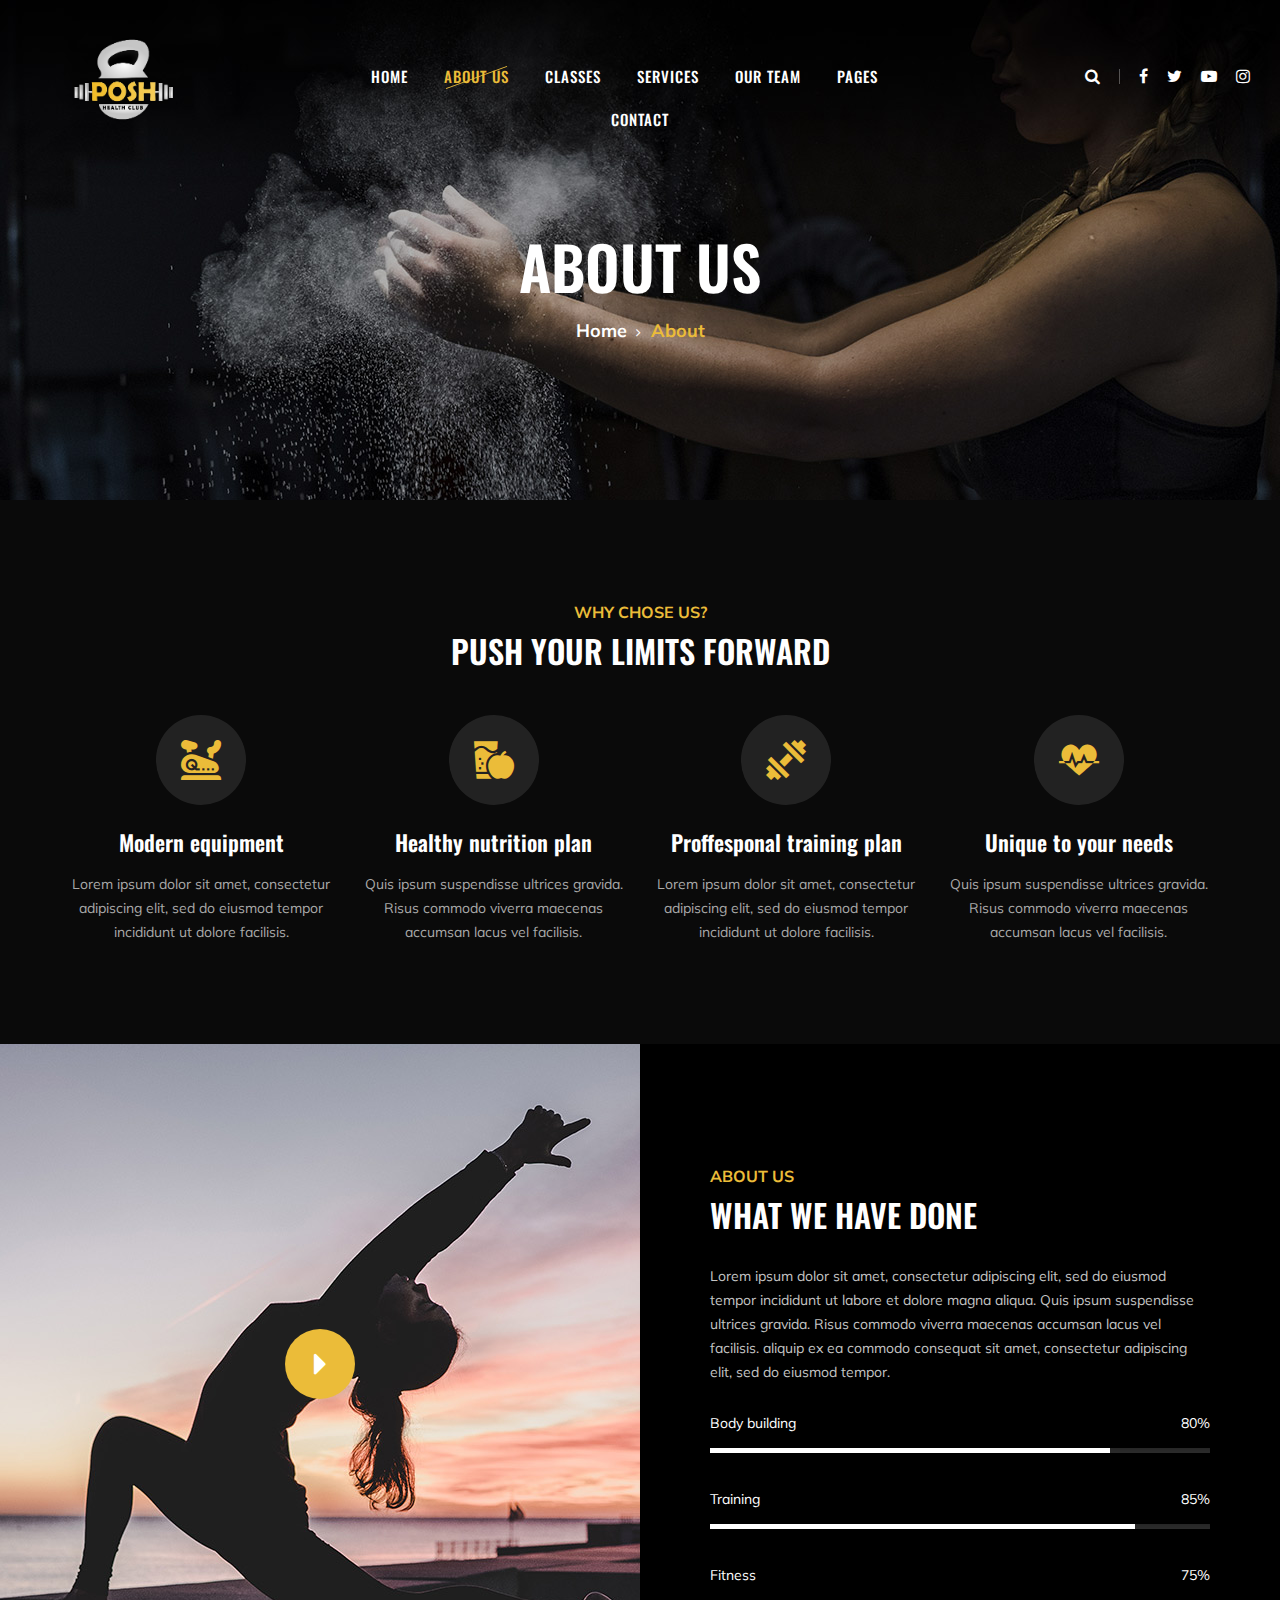
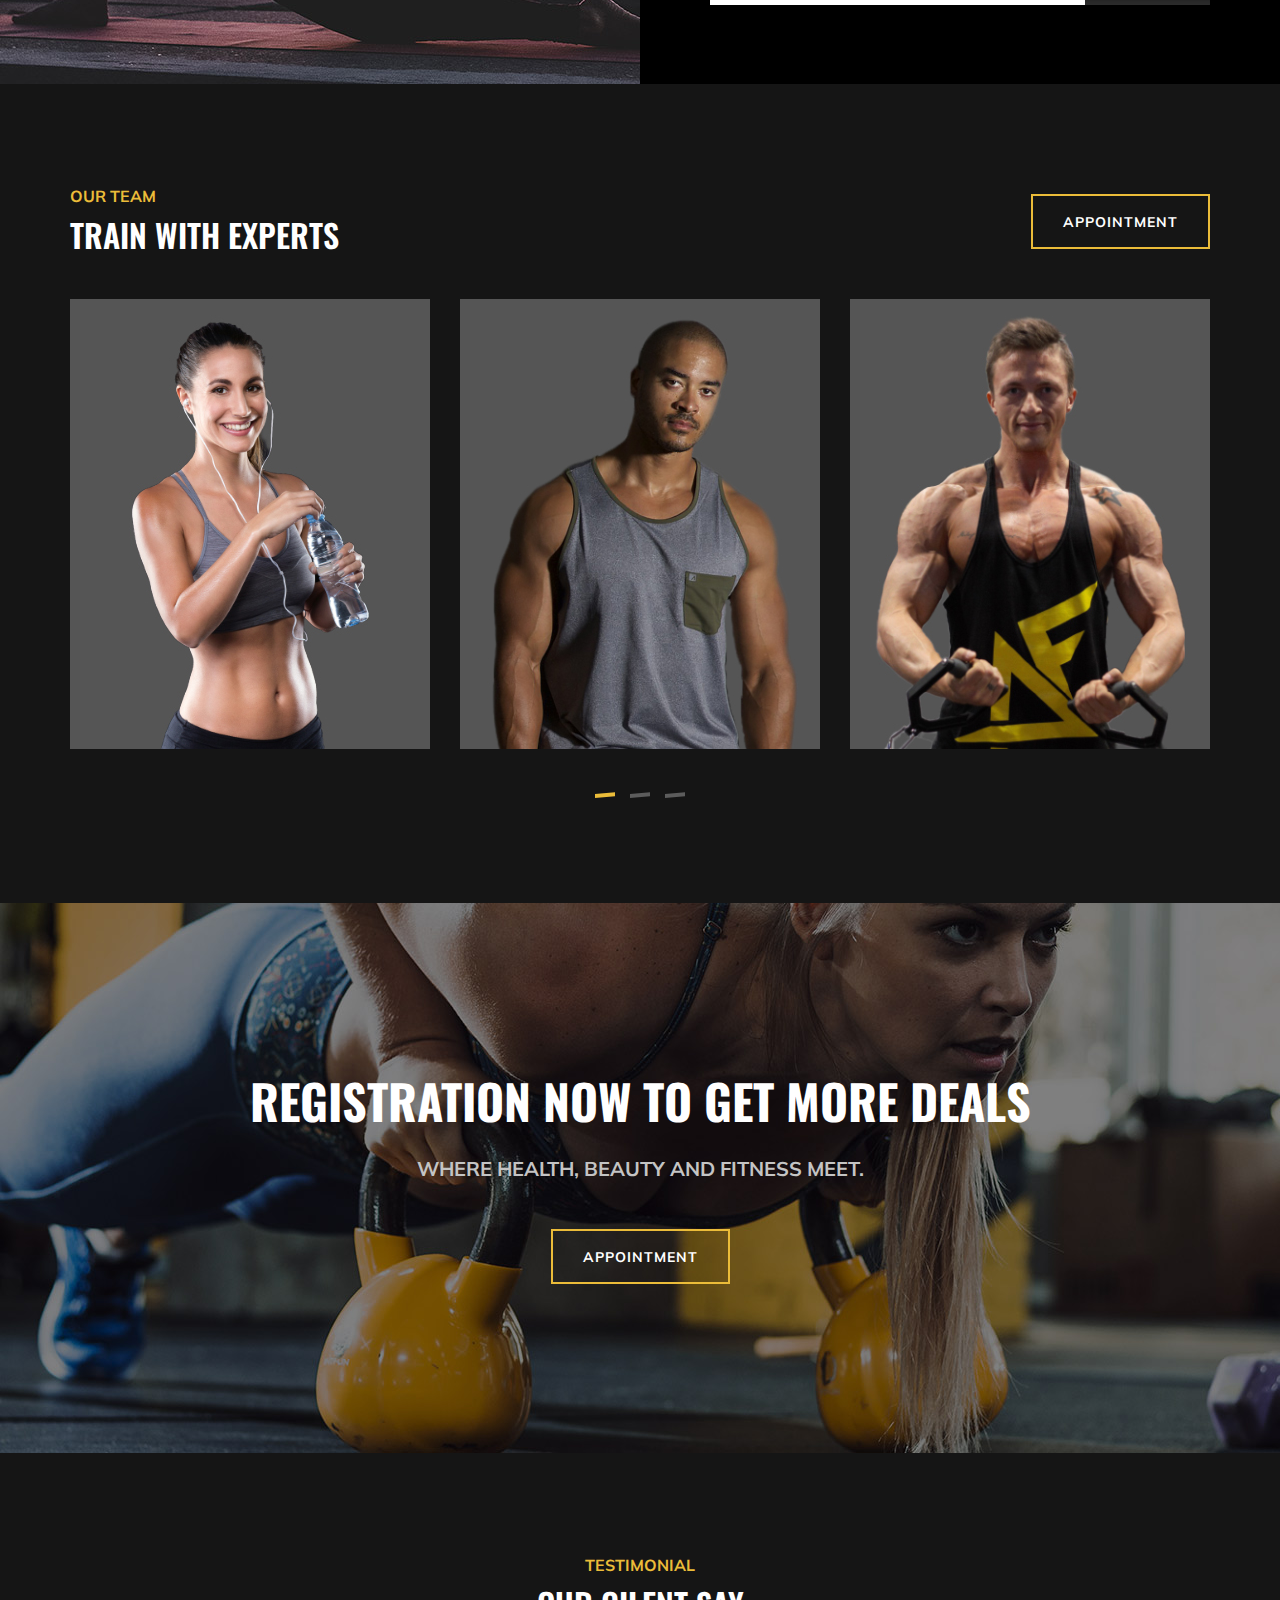
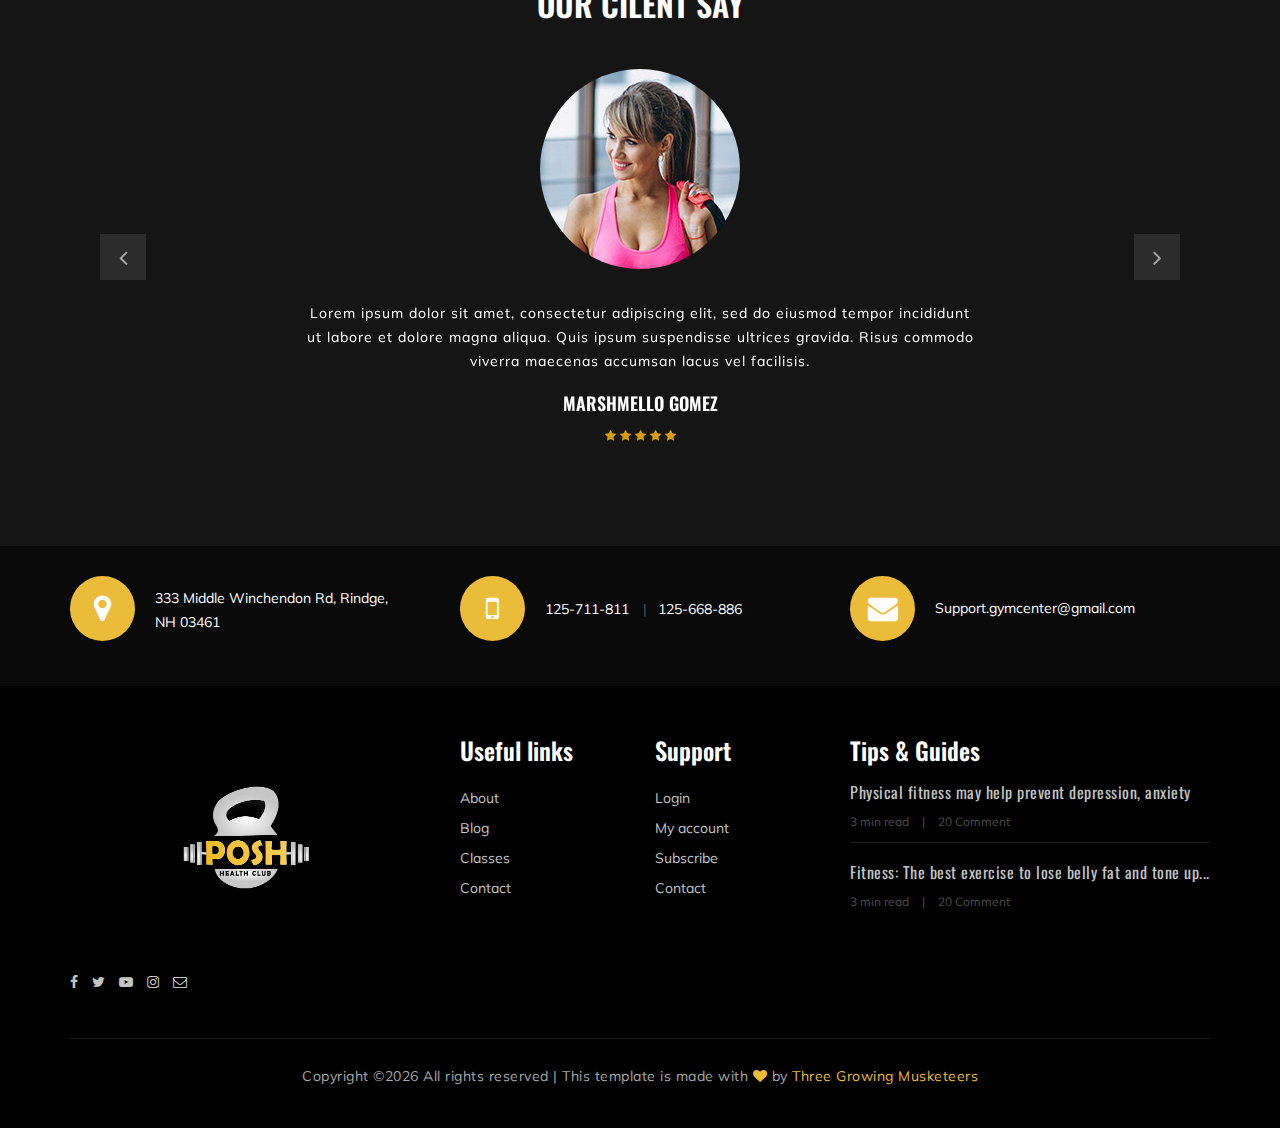
==== about-us.html @ 8f6ca977 "first commit" ====
<!DOCTYPE html>
<html lang="zxx">

<head>
    <meta charset="UTF-8">
    <meta name="description" content="Gym Template">
    <meta name="keywords" content="Gym, unica, creative, html">
    <meta name="viewport" content="width=device-width, initial-scale=1.0">
    <meta http-equiv="X-UA-Compatible" content="ie=edge">
    <title>Posh | Gym</title>

    <!-- Google Font -->
    <link href="https://fonts.googleapis.com/css?family=Muli:300,400,500,600,700,800,900&display=swap" rel="stylesheet">
    <link href="https://fonts.googleapis.com/css?family=Oswald:300,400,500,600,700&display=swap" rel="stylesheet">

    <!-- Css Styles -->
    <link rel="stylesheet" href="css/bootstrap.min.css" type="text/css">
    <link rel="stylesheet" href="css/font-awesome.min.css" type="text/css">
    <link rel="stylesheet" href="css/flaticon.css" type="text/css">
    <link rel="stylesheet" href="css/owl.carousel.min.css" type="text/css">
    <link rel="stylesheet" href="css/barfiller.css" type="text/css">
    <link rel="stylesheet" href="css/magnific-popup.css" type="text/css">
    <link rel="stylesheet" href="css/slicknav.min.css" type="text/css">
    <link rel="stylesheet" href="css/style.css" type="text/css">
</head>

<body>
    <!-- Page Preloder -->
    <div id="preloder">
        <div class="loader"></div>
    </div>

 <!-- Offcanvas Menu Section Begin -->
    <div class="offcanvas-menu-overlay"></div>
    <div class="offcanvas-menu-wrapper">
        <div class="canvas-close">
            <i class="fa fa-close"></i>
        </div>
        <div class="canvas-search search-switch">
            <i class="fa fa-search"></i>
        </div>
        <nav class="canvas-menu mobile-menu">
            <ul>
                <li><a href="./index.html">Home</a></li>
                <li><a href="./about-us.html">About Us</a></li>
                <li><a href="./classes.html">Classes</a></li>
                <li><a href="./services.html">Services</a></li>
                <li><a href="./team.html">Our Team</a></li>
                <li><a href="#">Pages</a>
                    <ul class="dropdown">
                        <li><a href="./about-us.html">About us</a></li>
                        <li><a href="./class-timetable.html">Classes timetable</a></li>
                        <li><a href="./bmi-calculator.html">Bmi calculate</a></li>
                        <li><a href="./team.html">Our team</a></li>
                        <li><a href="./gallery.html">Gallery</a></li>
                        <li><a href="./blog.html">Our blog</a></li>
                        <li><a href="./404.html">404</a></li>
                    </ul>
                </li>
                <li><a href="./contact.html">Contact</a></li>
            </ul>
        </nav>
        <div id="mobile-menu-wrap"></div>
        <div class="canvas-social">
            <a href="#"><i class="fa fa-facebook"></i></a>
            <a href="#"><i class="fa fa-twitter"></i></a>
            <a href="#"><i class="fa fa-youtube-play"></i></a>
            <a href="#"><i class="fa fa-instagram"></i></a>
        </div>
    </div>
    <!-- Offcanvas Menu Section End -->

    <!-- Header Section Begin -->
    <header class="header-section">
        <div class="container-fluid">
            <div class="row">
                <div class="col-lg-3">
                    <div class="logo">
                        <a href="./index.html">
                            <img src="img/logo.png" alt="" style="margin-left: -45px; margin-top: -55px;">
                        </a>
                    </div>
                </div>
                <div class="col-lg-6">
                    <nav class="nav-menu">
                        <ul>
                            <li><a href="./index.html">Home</a></li>
                            <li class="active"><a href="./about-us.html">About Us</a></li>
                            <li><a href="./class-details.html">Classes</a></li>
                            <li><a href="./services.html">Services</a></li>
                            <li><a href="./team.html">Our Team</a></li>
                            <li><a href="#">Pages</a>
                                <ul class="dropdown">
                                    <li><a href="./about-us.html">About us</a></li>
                                    <li><a href="./class-timetable.html">Classes timetable</a></li>
                                    <li><a href="./bmi-calculator.html">Bmi calculate</a></li>
                                    <li><a href="./team.html">Our team</a></li>
                                    <li><a href="./gallery.html">Gallery</a></li>
                                    <li><a href="./blog.html">Our blog</a></li>
                                    <li><a href="./404.html">404</a></li>
                                </ul>
                            </li>
                            <li><a href="./contact.html">Contact</a></li>
                        </ul>
                    </nav>
                </div>
                <div class="col-lg-3">
                    <div class="top-option">
                        <div class="to-search search-switch">
                            <i class="fa fa-search"></i>
                        </div>
                        <div class="to-social">
                            <a href="#"><i class="fa fa-facebook"></i></a>
                            <a href="#"><i class="fa fa-twitter"></i></a>
                            <a href="#"><i class="fa fa-youtube-play"></i></a>
                            <a href="#"><i class="fa fa-instagram"></i></a>
                        </div>
                    </div>
                </div>
            </div>
            <div class="canvas-open">
                <i class="fa fa-bars"></i>
            </div>
        </div>
    </header>
    <!-- Header End -->

    <!-- Breadcrumb Section Begin -->
    <section class="breadcrumb-section set-bg" data-setbg="img/breadcrumb-bg.jpg">
        <div class="container">
            <div class="row">
                <div class="col-lg-12 text-center">
                    <div class="breadcrumb-text">
                        <h2>About us</h2>
                        <div class="bt-option">
                            <a href="./index.html">Home</a>
                            <span>About</span>
                        </div>
                    </div>
                </div>
            </div>
        </div>
    </section>
    <!-- Breadcrumb Section End -->

    <!-- ChoseUs Section Begin -->
    <section class="choseus-section spad">
        <div class="container">
            <div class="row">
                <div class="col-lg-12">
                    <div class="section-title">
                        <span>Why chose us?</span>
                        <h2>PUSH YOUR LIMITS FORWARD</h2>
                    </div>
                </div>
            </div>
            <div class="row">
                <div class="col-lg-3 col-sm-6">
                    <div class="cs-item">
                        <span class="flaticon-034-stationary-bike"></span>
                        <h4>Modern equipment</h4>
                        <p>Lorem ipsum dolor sit amet, consectetur adipiscing elit, sed do eiusmod tempor incididunt ut
                            dolore facilisis.</p>
                    </div>
                </div>
                <div class="col-lg-3 col-sm-6">
                    <div class="cs-item">
                        <span class="flaticon-033-juice"></span>
                        <h4>Healthy nutrition plan</h4>
                        <p>Quis ipsum suspendisse ultrices gravida. Risus commodo viverra maecenas accumsan lacus vel
                            facilisis.</p>
                    </div>
                </div>
                <div class="col-lg-3 col-sm-6">
                    <div class="cs-item">
                        <span class="flaticon-002-dumbell"></span>
                        <h4>Proffesponal training plan</h4>
                        <p>Lorem ipsum dolor sit amet, consectetur adipiscing elit, sed do eiusmod tempor incididunt ut
                            dolore facilisis.</p>
                    </div>
                </div>
                <div class="col-lg-3 col-sm-6">
                    <div class="cs-item">
                        <span class="flaticon-014-heart-beat"></span>
                        <h4>Unique to your needs</h4>
                        <p>Quis ipsum suspendisse ultrices gravida. Risus commodo viverra maecenas accumsan lacus vel
                            facilisis.</p>
                    </div>
                </div>
            </div>
        </div>
    </section>
    <!-- ChoseUs Section End -->

    <!-- About US Section Begin -->
    <section class="aboutus-section">
        <div class="container-fluid">
            <div class="row">
                <div class="col-lg-6 p-0">
                    <div class="about-video set-bg" data-setbg="img/about-us.jpg">
                        <a href="https://www.youtube.com/watch?v=EzKkl64rRbM" class="play-btn video-popup"><i
                                class="fa fa-caret-right"></i></a>
                    </div>
                </div>
                <div class="col-lg-6 p-0">
                    <div class="about-text">
                        <div class="section-title">
                            <span>About Us</span>
                            <h2>What we have done</h2>
                        </div>
                        <div class="at-desc">
                            <p>Lorem ipsum dolor sit amet, consectetur adipiscing elit, sed do eiusmod tempor incididunt
                                ut labore et dolore magna aliqua. Quis ipsum suspendisse ultrices gravida. Risus commodo
                                viverra maecenas accumsan lacus vel facilisis. aliquip ex ea commodo consequat sit amet,
                                consectetur adipiscing elit, sed do eiusmod tempor.</p>
                        </div>
                        <div class="about-bar">
                            <div class="ab-item">
                                <p>Body building</p>
                                <div id="bar1" class="barfiller">
                                    <span class="fill" data-percentage="80"></span>
                                    <div class="tipWrap">
                                        <span class="tip"></span>
                                    </div>
                                </div>
                            </div>
                            <div class="ab-item">
                                <p>Training</p>
                                <div id="bar2" class="barfiller">
                                    <span class="fill" data-percentage="85"></span>
                                    <div class="tipWrap">
                                        <span class="tip"></span>
                                    </div>
                                </div>
                            </div>
                            <div class="ab-item">
                                <p>Fitness</p>
                                <div id="bar3" class="barfiller">
                                    <span class="fill" data-percentage="75"></span>
                                    <div class="tipWrap">
                                        <span class="tip"></span>
                                    </div>
                                </div>
                            </div>
                        </div>
                    </div>
                </div>
            </div>
        </div>
    </section>
    <!-- About US Section End -->

    <!-- Team Section Begin -->
    <section class="team-section spad">
        <div class="container">
            <div class="row">
                <div class="col-lg-12">
                    <div class="team-title">
                        <div class="section-title">
                            <span>Our Team</span>
                            <h2>TRAIN WITH EXPERTS</h2>
                        </div>
                        <a href="#" class="primary-btn btn-normal appoinment-btn">appointment</a>
                    </div>
                </div>
            </div>
            <div class="row">
                <div class="ts-slider owl-carousel">
                    <div class="col-lg-4">
                        <div class="ts-item set-bg" data-setbg="img/team/team-1.jpg">
                            <div class="ts_text">
                                <h4>Athart Rachel</h4>
                                <span>Gym Trainer</span>
                            </div>
                        </div>
                    </div>
                    <div class="col-lg-4">
                        <div class="ts-item set-bg" data-setbg="img/team/team-2.jpg">
                            <div class="ts_text">
                                <h4>Athart Rachel</h4>
                                <span>Gym Trainer</span>
                            </div>
                        </div>
                    </div>
                    <div class="col-lg-4">
                        <div class="ts-item set-bg" data-setbg="img/team/team-3.jpg">
                            <div class="ts_text">
                                <h4>Athart Rachel</h4>
                                <span>Gym Trainer</span>
                            </div>
                        </div>
                    </div>
                    <div class="col-lg-4">
                        <div class="ts-item set-bg" data-setbg="img/team/team-4.jpg">
                            <div class="ts_text">
                                <h4>Athart Rachel</h4>
                                <span>Gym Trainer</span>
                            </div>
                        </div>
                    </div>
                    <div class="col-lg-4">
                        <div class="ts-item set-bg" data-setbg="img/team/team-5.jpg">
                            <div class="ts_text">
                                <h4>Athart Rachel</h4>
                                <span>Gym Trainer</span>
                            </div>
                        </div>
                    </div>
                    <div class="col-lg-4">
                        <div class="ts-item set-bg" data-setbg="img/team/team-6.jpg">
                            <div class="ts_text">
                                <h4>Athart Rachel</h4>
                                <span>Gym Trainer</span>
                            </div>
                        </div>
                    </div>
                </div>
            </div>
        </div>
    </section>
    <!-- Team Section End -->

    <!-- Banner Section Begin -->
    <section class="banner-section set-bg" data-setbg="img/banner-bg.jpg">
        <div class="container">
            <div class="row">
                <div class="col-lg-12 text-center">
                    <div class="bs-text">
                        <h2>registration now to get more deals</h2>
                        <div class="bt-tips">Where health, beauty and fitness meet.</div>
                        <a href="#" class="primary-btn  btn-normal">Appointment</a>
                    </div>
                </div>
            </div>
        </div>
    </section>
    <!-- Banner Section End -->

    <!-- Testimonial Section Begin -->
    <section class="testimonial-section spad">
        <div class="container">
            <div class="row">
                <div class="col-lg-12">
                    <div class="section-title">
                        <span>Testimonial</span>
                        <h2>Our cilent say</h2>
                    </div>
                </div>
            </div>
            <div class="ts_slider owl-carousel">
                <div class="ts_item">
                    <div class="row">
                        <div class="col-lg-12 text-center">
                            <div class="ti_pic">
                                <img src="img/testimonial/testimonial-1.jpg" alt="">
                            </div>
                            <div class="ti_text">
                                <p>Lorem ipsum dolor sit amet, consectetur adipiscing elit, sed do eiusmod tempor
                                    incididunt<br /> ut labore et dolore magna aliqua. Quis ipsum suspendisse ultrices
                                    gravida. Risus commodo<br /> viverra maecenas accumsan lacus vel facilisis.</p>
                                <h5>Marshmello Gomez</h5>
                                <div class="tt-rating">
                                    <i class="fa fa-star"></i>
                                    <i class="fa fa-star"></i>
                                    <i class="fa fa-star"></i>
                                    <i class="fa fa-star"></i>
                                    <i class="fa fa-star"></i>
                                </div>
                            </div>
                        </div>
                    </div>
                </div>
                <div class="ts_item">
                    <div class="row">
                        <div class="col-lg-12 text-center">
                            <div class="ti_pic">
                                <img src="img/testimonial/testimonial-2.jpg" alt="">
                            </div>
                            <div class="ti_text">
                                <p>Lorem ipsum dolor sit amet, consectetur adipiscing elit, sed do eiusmod tempor
                                    incididunt<br /> ut labore et dolore magna aliqua. Quis ipsum suspendisse ultrices
                                    gravida. Risus commodo<br /> viverra maecenas accumsan lacus vel facilisis.</p>
                                <h5>Marshmello Gomez</h5>
                                <div class="tt-rating">
                                    <i class="fa fa-star"></i>
                                    <i class="fa fa-star"></i>
                                    <i class="fa fa-star"></i>
                                    <i class="fa fa-star"></i>
                                    <i class="fa fa-star"></i>
                                </div>
                            </div>
                        </div>
                    </div>
                </div>
            </div>
        </div>
    </section>
    <!-- Testimonial Section End -->

    <!-- Get In Touch Section Begin -->
    <div class="gettouch-section">
        <div class="container">
            <div class="row">
                <div class="col-md-4">
                    <div class="gt-text">
                        <i class="fa fa-map-marker"></i>
                        <p>333 Middle Winchendon Rd, Rindge,<br/> NH 03461</p>
                    </div>
                </div>
                <div class="col-md-4">
                    <div class="gt-text">
                        <i class="fa fa-mobile"></i>
                        <ul>
                            <li>125-711-811</li>
                            <li>125-668-886</li>
                        </ul>
                    </div>
                </div>
                <div class="col-md-4">
                    <div class="gt-text email">
                        <i class="fa fa-envelope"></i>
                        <p>Support.gymcenter@gmail.com</p>
                    </div>
                </div>
            </div>
        </div>
    </div>
    <!-- Get In Touch Section End -->

    <!-- Footer Section Begin -->
    <section class="footer-section">
        <div class="container">
            <div class="row">
                <div class="col-lg-4">
                    <div class="fs-about">
                        <div class="fa-logo">
                            <a href="#"><img src="img/logo.png" alt="" ></a>
                        </div>
                        <!-- <p>Lorem ipsum dolor sit amet, consectetur adipiscing elit, sed do eiusmod tempor incididunt ut
                            labore dolore magna aliqua endisse ultrices gravida lorem.</p> -->
                        <div class="fa-social">
                            <a href="#"><i class="fa fa-facebook"></i></a>
                            <a href="#"><i class="fa fa-twitter"></i></a>
                            <a href="#"><i class="fa fa-youtube-play"></i></a>
                            <a href="#"><i class="fa fa-instagram"></i></a>
                            <a href="#"><i class="fa  fa-envelope-o"></i></a>
                        </div>
                    </div>
                </div>
                <div class="col-lg-2 col-md-3 col-sm-6">
                    <div class="fs-widget">
                        <h4>Useful links</h4>
                        <ul>
                            <li><a href="#">About</a></li>
                            <li><a href="#">Blog</a></li>
                            <li><a href="#">Classes</a></li>
                            <li><a href="#">Contact</a></li>
                        </ul>
                    </div>
                </div>
                <div class="col-lg-2 col-md-3 col-sm-6">
                    <div class="fs-widget">
                        <h4>Support</h4>
                        <ul>
                            <li><a href="#">Login</a></li>
                            <li><a href="#">My account</a></li>
                            <li><a href="#">Subscribe</a></li>
                            <li><a href="#">Contact</a></li>
                        </ul>
                    </div>
                </div>
                <div class="col-lg-4 col-md-6">
                    <div class="fs-widget">
                        <h4>Tips & Guides</h4>
                        <div class="fw-recent">
                            <h6><a href="#">Physical fitness may help prevent depression, anxiety</a></h6>
                            <ul>
                                <li>3 min read</li>
                                <li>20 Comment</li>
                            </ul>
                        </div>
                        <div class="fw-recent">
                            <h6><a href="#">Fitness: The best exercise to lose belly fat and tone up...</a></h6>
                            <ul>
                                <li>3 min read</li>
                                <li>20 Comment</li>
                            </ul>
                        </div>
                    </div>
                </div>
            </div>
            <div class="row">
                <div class="col-lg-12 text-center">
                    <div class="copyright-text">
                        <p><!-- Link back to Colorlib can't be removed. Template is licensed under CC BY 3.0. -->
  Copyright &copy;<script>document.write(new Date().getFullYear());</script> All rights reserved | This template is made with <i class="fa fa-heart" aria-hidden="true"></i> by <a href="https://colorlib.com" target="_blank">Three Growing Musketeers</a>
  <!-- Link back to Colorlib can't be removed. Template is licensed under CC BY 3.0. --></p>
                    </div>
                </div>
            </div>
        </div>
    </section>
    <!-- Footer Section End -->

    <!-- Search model Begin -->
    <div class="search-model">
        <div class="h-100 d-flex align-items-center justify-content-center">
            <div class="search-close-switch">+</div>
            <form class="search-model-form">
                <input type="text" id="search-input" placeholder="Search here.....">
            </form>
        </div>
    </div>
    <!-- Search model end -->

    <!-- Js Plugins -->
    <script src="js/jquery-3.3.1.min.js"></script>
    <script src="js/bootstrap.min.js"></script>
    <script src="js/jquery.magnific-popup.min.js"></script>
    <script src="js/masonry.pkgd.min.js"></script>
    <script src="js/jquery.barfiller.js"></script>
    <script src="js/jquery.slicknav.js"></script>
    <script src="js/owl.carousel.min.js"></script>
    <script src="js/main.js"></script>


</body>

</html>
---- css/flaticon.css ----
/*
  	Flaticon icon font: Flaticon
  	Creation date: 19/02/2019 07:27
  	*/

@font-face {
  font-family: "Flaticon";
  src: url("../fonts/Flaticon.eot");
  src: url("../fonts/Flaticon.eot?#iefix") format("embedded-opentype"),
       url("../fonts/Flaticon.woff2") format("woff2"),
       url("../fonts/Flaticon.woff") format("woff"),
       url("../fonts/Flaticon.ttf") format("truetype"),
       url("../fonts/Flaticon.svg#Flaticon") format("svg");
  font-weight: normal;
  font-style: normal;
}

@media screen and (-webkit-min-device-pixel-ratio:0) {
  @font-face {
    font-family: "Flaticon";
    src: url("../fonts/Flaticon.svg#Flaticon") format("svg");
  }
}

[class^="flaticon-"]:before, [class*=" flaticon-"]:before,
[class^="flaticon-"]:after, [class*=" flaticon-"]:after {   
  font-family: Flaticon;
  font-size: 40px;
  font-style: normal;
  margin-left: 0;
}

.flaticon-001-mattress:before { content: "\f100"; }
.flaticon-002-dumbell:before { content: "\f101"; }
.flaticon-003-weight:before { content: "\f102"; }
.flaticon-004-measuring-tape:before { content: "\f103"; }
.flaticon-005-clipboard:before { content: "\f104"; }
.flaticon-006-weight-1:before { content: "\f105"; }
.flaticon-007-rings:before { content: "\f106"; }
.flaticon-008-calendar:before { content: "\f107"; }
.flaticon-009-smartwatch:before { content: "\f108"; }
.flaticon-010-lockers:before { content: "\f109"; }
.flaticon-011-punching-ball:before { content: "\f10a"; }
.flaticon-012-bag:before { content: "\f10b"; }
.flaticon-013-balance:before { content: "\f10c"; }
.flaticon-014-heart-beat:before { content: "\f10d"; }
.flaticon-015-proteins:before { content: "\f10e"; }
.flaticon-016-fitness:before { content: "\f10f"; }
.flaticon-017-pull-up-bar:before { content: "\f110"; }
.flaticon-018-scale:before { content: "\f111"; }
.flaticon-019-bands:before { content: "\f112"; }
.flaticon-020-smartphone:before { content: "\f113"; }
.flaticon-021-tshirt:before { content: "\f114"; }
.flaticon-022-short:before { content: "\f115"; }
.flaticon-023-dumbbells:before { content: "\f116"; }
.flaticon-024-jumping-rope:before { content: "\f117"; }
.flaticon-025-fitness-1:before { content: "\f118"; }
.flaticon-026-gym:before { content: "\f119"; }
.flaticon-027-fitness-2:before { content: "\f11a"; }
.flaticon-028-weightlifting:before { content: "\f11b"; }
.flaticon-029-wheel:before { content: "\f11c"; }
.flaticon-030-dumbbells-1:before { content: "\f11d"; }
.flaticon-031-workout:before { content: "\f11e"; }
.flaticon-032-bottle:before { content: "\f11f"; }
.flaticon-033-juice:before { content: "\f120"; }
.flaticon-034-stationary-bike:before { content: "\f121"; }
.flaticon-035-punching-ball-1:before { content: "\f122"; }
.flaticon-036-timer:before { content: "\f123"; }
.flaticon-037-medal:before { content: "\f124"; }
.flaticon-038-treadmill:before { content: "\f125"; }
.flaticon-039-syringe:before { content: "\f126"; }
.flaticon-040-whistle:before { content: "\f127"; }
.flaticon-041-chest:before { content: "\f128"; }
.flaticon-042-pills:before { content: "\f129"; }
.flaticon-043-mp3:before { content: "\f12a"; }
.flaticon-044-no-smoking:before { content: "\f12b"; }
.flaticon-045-boxing-gloves:before { content: "\f12c"; }
.flaticon-046-gloves:before { content: "\f12d"; }
.flaticon-047-buck:before { content: "\f12e"; }
.flaticon-048-headgear:before { content: "\f12f"; }
.flaticon-049-hand-grip:before { content: "\f130"; }
.flaticon-050-no-fast-food:before { content: "\f131"; }
---- css/barfiller.css ----
body {
    font-family: Arial;
}

.barfiller {
    width:100%;
    height:12px;
    background:#fcfcfc;
    border:1px solid #ccc;
    position:relative;
    margin-bottom:20px;
    box-shadow: inset 1px 4px 9px -6px rgba(0,0,0,.5); 
    -moz-box-shadow: inset 1px 4px 9px -6px rgba(0,0,0,.5); 
}

.barfiller .fill {
    display:block;
    position:relative;
    width:0px;
    height:100%;
    background:#333;
    z-index:1;
}

.barfiller .tipWrap {
    display:none;
}

.barfiller .tip {
    margin-top:-30px;
    padding:2px 4px;
    font-size:11px;
    color:#fff;
    left:0px;
    position: relative;;
    z-index:2;
    background: #333;
} 

.barfiller .tip:after {
    border:solid;
    border-color:rgba(0,0,0,.8) transparent;
    border-width:6px 6px 0 6px;
    content:"";
    display:block;
    position:absolute;
    left:9px;
    top:100%;
    z-index:9
}
---- css/style.css ----
/******************************************************************
  Template Name: Gym
  Description:  Gym Fitness HTML Template
  Author: Colorlib
  Author URI: https://colorlib.com
  Version: 1.0
  Created: Colorlib
******************************************************************/

/*------------------------------------------------------------------
[Table of contents]

1.  Template default CSS
	1.1	Variables
	1.2	Mixins
	1.3	Flexbox
	1.4	Reset
2.  Helper Css
3.  Header Section
4.  Hero Section
5.  Service Section
6.  Class Section
7.  Price Plan Section
8.  Trainer Section
9.  Contact
10.  Footer Style

-------------------------------------------------------------------*/

/*----------------------------------------*/

/* Template default CSS
/*----------------------------------------*/

html,
body {
	height: 100%;
	font-family: "Muli", sans-serif;
	-webkit-font-smoothing: antialiased;
	font-smoothing: antialiased;
}

h1,
h2,
h3,
h4,
h5,
h6 {
	margin: 0;
	color: #111111;
	font-weight: 400;
	font-family: "Oswald", sans-serif;
}

h1 {
	font-size: 70px;
}

h2 {
	font-size: 36px;
}

h3 {
	font-size: 30px;
}

h4 {
	font-size: 24px;
}

h5 {
	font-size: 18px;
}

h6 {
	font-size: 16px;
}

p {
	font-size: 14px;
	font-family: "Muli", sans-serif;
	color: #a9a9a9;
	font-weight: 400;
	line-height: 24px;
	margin: 0 0 15px 0;
}

img {
	max-width: 100%;
}

input:focus,
select:focus,
button:focus,
textarea:focus {
	outline: none;
}

a:hover,
a:focus {
	text-decoration: none;
	outline: none;
	color: #fff;
}

ul,
ol {
	padding: 0;
	margin: 0;
}

/*---------------------
  Helper CSS
-----------------------*/

.section-title {
	margin-bottom: 45px;
	text-align: center;
}

.section-title span {
	font-size: 16px;
	color: #ebbc39;
	text-transform: uppercase;
	font-weight: 700;
}

.section-title h2 {
	color: #ffffff;
	font-size: 32px;
	font-weight: 600;
	text-transform: uppercase;
	margin-top: 8px;
}

.set-bg {
	background-repeat: no-repeat;
	background-size: cover;
	background-position: top center;
}

.spad {
	padding-top: 100px;
	padding-bottom: 100px;
}

.spad-2 {
	padding-top: 50px;
	padding-bottom: 70px;
}

.text-white h1,
.text-white h2,
.text-white h3,
.text-white h4,
.text-white h5,
.text-white h6,
.text-white p,
.text-white span,
.text-white li,
.text-white a {
	color: #fff;
}

/* buttons */

.primary-btn {
	display: inline-block;
	font-size: 14px;
	padding: 17px 30px 16px;
	color: #ffffff;
	background: #ebbc39;
	line-height: normal;
	letter-spacing: 1px;
	text-transform: uppercase;
	font-weight: 700;
}

.primary-btn.btn-normal {
	-webkit-transition: all 0.3s;
	-o-transition: all 0.3s;
	transition: all 0.3s;
}

.primary-btn.btn-normal:hover {
	background: #ebbc39;
	border-color: #ebbc39;
}

/* Preloder */

#preloder {
	position: fixed;
	width: 100%;
	height: 100%;
	top: 0;
	left: 0;
	z-index: 999999;
	background: #000;
}

.loader {
	width: 40px;
	height: 40px;
	position: absolute;
	top: 50%;
	left: 50%;
	margin-top: -13px;
	margin-left: -13px;
	border-radius: 60px;
	animation: loader 0.8s linear infinite;
	-webkit-animation: loader 0.8s linear infinite;
}

@keyframes loader {
	0% {
		-webkit-transform: rotate(0deg);
		transform: rotate(0deg);
		border: 4px solid #f44336;
		border-left-color: transparent;
	}
	50% {
		-webkit-transform: rotate(180deg);
		transform: rotate(180deg);
		border: 4px solid #673ab7;
		border-left-color: transparent;
	}
	100% {
		-webkit-transform: rotate(360deg);
		transform: rotate(360deg);
		border: 4px solid #f44336;
		border-left-color: transparent;
	}
}

@-webkit-keyframes loader {
	0% {
		-webkit-transform: rotate(0deg);
		border: 4px solid #f44336;
		border-left-color: transparent;
	}
	50% {
		-webkit-transform: rotate(180deg);
		border: 4px solid #673ab7;
		border-left-color: transparent;
	}
	100% {
		-webkit-transform: rotate(360deg);
		border: 4px solid #f44336;
		border-left-color: transparent;
	}
}

.spacial-controls {
	position: fixed;
	width: 111px;
	height: 91px;
	top: 0;
	right: 0;
	z-index: 999;
}

.spacial-controls .search-switch {
	display: block;
	height: 100%;
	padding-top: 30px;
	background: #323232;
	text-align: center;
	cursor: pointer;
}

.search-model {
	display: none;
	position: fixed;
	width: 100%;
	height: 100%;
	left: 0;
	top: 0;
	background: #000;
	z-index: 99999;
}

.search-model-form {
	padding: 0 15px;
}

.search-model-form input {
	width: 500px;
	font-size: 40px;
	border: none;
	border-bottom: 2px solid #333;
	background: none;
	color: #999;
}

.search-close-switch {
	position: absolute;
	width: 50px;
	height: 50px;
	background: #333;
	color: #fff;
	text-align: center;
	border-radius: 50%;
	font-size: 28px;
	line-height: 28px;
	top: 30px;
	cursor: pointer;
	-webkit-transform: rotate(45deg);
	-ms-transform: rotate(45deg);
	transform: rotate(45deg);
	display: -webkit-box;
	display: -ms-flexbox;
	display: flex;
	-webkit-box-align: center;
	-ms-flex-align: center;
	align-items: center;
	-webkit-box-pack: center;
	-ms-flex-pack: center;
	justify-content: center;
}

/*---------------------
  Header
-----------------------*/

.header-section {
	position: absolute;
	left: 0;
	top: 0;
	width: 100%;
	padding: 0 15px;
	padding-top: 55px;
	z-index: 99;
}

.logo a {
	display: inline-block;
}

.nav-menu {
	text-align: center;
}

.nav-menu ul li {
	list-style: none;
	display: inline-block;
	margin-right: 32px;
	position: relative;
	z-index: 1;
}

.nav-menu ul li .dropdown {
	position: absolute;
	left: -30px;
	top: 58px;
	width: 180px;
	background: #252525;
	z-index: 99;
	text-align: left;
	padding: 13px 0 20px;
	opacity: 0;
	visibility: hidden;
	-webkit-transition: all 0.3s;
	-o-transition: all 0.3s;
	transition: all 0.3s;
}

.nav-menu ul li .dropdown li {
	margin-right: 0;
	display: block;
}

.nav-menu ul li .dropdown li a {
	display: block;
	text-transform: none;
	padding: 6px 0 6px 30px;
	font-weight: 400;
}

.nav-menu ul li .dropdown li a:after {
	display: none;
}

.nav-menu ul li:last-child {
	margin-right: 0;
}

.nav-menu ul li.active>a {
	color: #ebbc39;
}

.nav-menu ul li.active>a:after {
	opacity: 1;
}

.nav-menu ul li:hover>a {
	color: #ebbc39;
}

.nav-menu ul li:hover>a:after {
	opacity: 1;
}

.nav-menu ul li:hover .dropdown {
	opacity: 1;
	visibility: visible;
}

.nav-menu ul li a {
	color: #ffffff;
	display: block;
	font-size: 15px;
	font-weight: 500;
	text-transform: uppercase;
	letter-spacing: 1px;
	font-family: "Oswald", sans-serif;
	padding: 10px 0px;
	position: relative;
	-webkit-transition: all 0.3s;
	-o-transition: all 0.3s;
	transition: all 0.3s;
}

.nav-menu ul li a:after {
	position: absolute;
	left: 0;
	top: 22px;
	height: 1px;
	width: 100%;
	background: #ebbc39;
	content: "";
	-webkit-transform: rotate(-20deg);
	-ms-transform: rotate(-20deg);
	transform: rotate(-20deg);
	opacity: 0;
	-webkit-transition: all 0.3s;
	-o-transition: all 0.3s;
	transition: all 0.3s;
}

.top-option {
	text-align: right;
	padding: 9px 0;
}

.top-option .to-search {
	display: inline-block;
	padding-right: 20px;
	position: relative;
}

.top-option .to-search:after {
	position: absolute;
	right: 0;
	top: 5px;
	height: 15px;
	width: 1px;
	background: rgba(255, 255, 255, 0.3);
	content: "";
}

.top-option .to-search i {
	font-size: 16px;
	color: #ffffff;
	cursor: pointer;
}

.top-option .to-social {
	display: inline-block;
}

.top-option .to-social a {
	display: inline-block;
	color: #ffffff;
	font-size: 16px;
	margin-left: 15px;
}

.offcanvas-menu-wrapper {
	display: none;
}

.canvas-open {
	display: none;
}

/*---------------------
  Hero Section
-----------------------*/

.hs-slider.owl-carousel .owl-item.active .hs-item .hi-text span {
	position: relative;
	top: 0;
	-webkit-transition: all 0.2s ease 0.2s;
	-o-transition: all 0.2s ease 0.2s;
	transition: all 0.2s ease 0.2s;
	opacity: 1;
}

.hs-slider.owl-carousel .owl-item.active .hs-item .hi-text h1 {
	position: relative;
	top: 0;
	-webkit-transition: all 0.4s ease 0.4s;
	-o-transition: all 0.4s ease 0.4s;
	transition: all 0.4s ease 0.4s;
	opacity: 1;
}

.hs-slider.owl-carousel .owl-item.active .hs-item .hi-text .primary-btn {
	position: relative;
	top: 0;
	-webkit-transition: all 0.6s ease 0.6s;
	-o-transition: all 0.6s ease 0.6s;
	transition: all 0.6s ease 0.6s;
	opacity: 1;
}

.hs-slider.owl-carousel .owl-nav button {
	height: 46px;
	width: 46px;
	color: #a9a9a9;
	background: rgba(255, 255, 255, 0.1);
	line-height: 46px;
	text-align: center;
	position: absolute;
	font-size: 24px;
	left: 30px;
	top: 50%;
	-webkit-transform: translateY(-23px);
	-ms-transform: translateY(-23px);
	transform: translateY(-23px);
}

.hs-slider.owl-carousel .owl-nav button.owl-next {
	left: auto;
	right: 30px;
}

.hs-slider .hs-item {
	height: 1040px;
	display: -webkit-box;
	display: -ms-flexbox;
	display: flex;
	-ms-flex-line-pack: center;
	align-content: center;
	padding-top: 355px;
}

.hs-slider .hs-item .hi-text span {
	display: block;
	font-size: 18px;
	color: #ffffff;
	text-transform: uppercase;
	font-weight: 700;
	letter-spacing: 6px;
	margin-bottom: 18px;
	position: relative;
	top: 100px;
	opacity: 0;
}

.hs-slider .hs-item .hi-text h1 {
	font-size: 80px;
	color: #ffffff;
	font-weight: 700;
	text-transform: uppercase;
	line-height: 90px;
	margin-bottom: 42px;
	position: relative;
	top: 100px;
	opacity: 0;
}

.hs-slider .hs-item .hi-text h1 strong {
	color: #ebbc39;
}

.hs-slider .hs-item .hi-text .primary-btn {
	position: relative;
	top: 100px;
	opacity: 0;
}

/*---------------------
  ChoseUs Section
-----------------------*/

.choseus-section {
	background: #0a0a0a;
	padding-bottom: 70px;
}

.cs-item {
	text-align: center;
	margin-bottom: 30px;
}

.cs-item:hover span {
	background: #ebbc39;
	color: #ffffff;
}

.cs-item span {
	height: 90px;
	width: 90px;
	background: rgba(255, 255, 255, 0.1);
	border-radius: 50%;
	display: inline-block;
	color: #ebbc39;
	line-height: 90px;
	text-align: center;
	-webkit-transition: all 0.3s;
	-o-transition: all 0.3s;
	transition: all 0.3s;
}

.cs-item h4 {
	color: #ffffff;
	font-size: 22px;
	font-weight: 600;
	margin-top: 24px;
	margin-bottom: 16px;
}

/*---------------------
  Classes Section
-----------------------*/

.classes-section {
	background: #151515;
	padding-bottom: 80px;
}

.classes-section .section-title {
	margin-bottom: 35px;
}

.class-item {
	overflow: hidden;
	margin-bottom: 30px;
}

.class-item .ci-pic img {
	min-width: 100%;
}

.class-item .ci-text {
	background: #0a0a0a;
	position: relative;
	padding: 10px 30px 26px 30px;
	z-index: 1;
}

.class-item .ci-text:after {
	position: absolute;
	left: -5px;
	top: -44px;
	height: 100px;
	width: 600px;
	border-top: 4px solid #464646;
	background: #0a0a0a;
	content: "";
	-webkit-transform: rotate(-5deg);
	-ms-transform: rotate(-5deg);
	transform: rotate(-5deg);
	z-index: -1;
}

.class-item .ci-text span {
	color: #ebbc39;
	font-size: 12px;
	text-transform: uppercase;
	font-weight: 700;
}

.class-item .ci-text h5 {
	font-size: 20px;
	color: #ffffff;
	font-weight: 600;
	text-transform: uppercase;
	margin-top: 4px;
}

.class-item .ci-text h4 {
	font-size: 26px;
	color: #ffffff;
	font-weight: 600;
	text-transform: uppercase;
	margin-top: 4px;
}

.class-item .ci-text a {
	display: inline-block;
	width: 46px;
	height: 46px;
	background: rgba(255, 255, 255, 0.1);
	line-height: 46px;
	text-align: center;
	font-size: 24px;
	color: #ffffff;
	position: absolute;
	right: 30px;
	bottom: 26px;
}

/*---------------------
  Banner Section
-----------------------*/

.banner-section {
	height: 550px;
	display: -webkit-box;
	display: -ms-flexbox;
	display: flex;
	-webkit-box-align: center;
	-ms-flex-align: center;
	align-items: center;
	-webkit-box-pack: center;
	-ms-flex-pack: center;
	justify-content: center;
}

.bs-text.service-banner .bt-tips {
	margin-bottom: 35px;
}

.bs-text h2 {
	font-size: 48px;
	color: #ffffff;
	font-weight: 700;
	text-transform: uppercase;
	margin-bottom: 25px;
}

.bs-text .bt-tips {
	font-size: 20px;
	color: #c4c4c4;
	font-weight: 700;
	text-transform: uppercase;
	margin-bottom: 45px;
}

.bs-text .primary-btn {
	background: transparent;
	border: 2px solid #ebbc39;
}

.bs-text .play-btn {
	display: inline-block;
	height: 70px;
	width: 70px;
	background: #ebbc39;
	border-radius: 50%;
	line-height: 70px;
	text-align: center;
	font-size: 36px;
	color: #ffffff;
}

/*---------------------
  Pricing Section
-----------------------*/

.pricing-section {
	background: #151515;
}

.pricing-section .section-title {
	margin-bottom: 56px;
}

.ps-item {
	text-align: center;
	padding: 40px 30px 52px;
	border: 1px solid #464646;
	-webkit-transform: skewY(-4deg);
	-ms-transform: skewY(-4deg);
	transform: skewY(-4deg);
	-webkit-transition: all 0.5s;
	-o-transition: all 0.5s;
	transition: all 0.5s;
	margin-bottom: 30px;
	position: relative;
}

.ps-item:hover {
	background: #ffffff;
	border-color: #ffffff;
}

.ps-item:hover h3 {
	color: #111111;
}

.ps-item:hover .pi-price span {
	color: #444444;
}

.ps-item:hover ul li {
	color: #111111;
	font-weight: 600;
}

.ps-item:hover .primary-btn.pricing-btn {
	background: #ebbc39;
}

.ps-item:hover .thumb-icon {
	opacity: 1;
	visibility: visible;
}

.ps-item h3 {
	font-size: 28px;
	color: #ffffff;
	font-weight: 600;
	margin-bottom: 16px;
	-webkit-transform: skewY(4deg);
	-ms-transform: skewY(4deg);
	transform: skewY(4deg);
}

.ps-item .pi-price {
	margin-bottom: 30px;
	-webkit-transform: skewY(4deg);
	-ms-transform: skewY(4deg);
	transform: skewY(4deg);
}

.ps-item .pi-price h2 {
	font-size: 60px;
	color: #ebbc39;
	font-weight: 600;
}

.ps-item .pi-price span {
	color: #c4c4c4;
	font-size: 16px;
	font-weight: 700;
	text-transform: uppercase;
}

.ps-item ul {
	margin-bottom: 40px;
	-webkit-transform: skewY(4deg);
	-ms-transform: skewY(4deg);
	transform: skewY(4deg);
}

.ps-item ul li {
	font-size: 14px;
	color: #c4c4c4;
	line-height: 32px;
	list-style: none;
}

.ps-item .primary-btn.pricing-btn {
	display: block;
	background: #333333;
	-webkit-transform: skewY(4deg);
	-ms-transform: skewY(4deg);
	transform: skewY(4deg);
}

.ps-item .thumb-icon {
	font-size: 48px;
	color: #ebbc39;
	position: absolute;
	left: 50px;
	bottom: 120px;
	-webkit-transform: skewY(4deg);
	-ms-transform: skewY(4deg);
	transform: skewY(4deg);
	opacity: 0;
	visibility: hidden;
}

/*---------------------
  Gallery Section
-----------------------*/

.gallery-section {
	background: #151515;
	overflow: hidden;
}

.gallery-section.gallery-page {
	padding-top: 10px;
}

.grid-sizer {
	width: calc(25% - 10px);
}

.gallery {
	margin-right: -10px;
}

.gallery .gs-item {
	height: 472px;
	width: calc(25% - 10px);
	float: left;
	margin-right: 10px;
	margin-bottom: 10px;
}

.gallery .gs-item:hover .thumb-icon {
	opacity: 1;
	visibility: visible;
}

.gallery .gs-item .thumb-icon {
	font-size: 48px;
	color: #ebbc39;
	display: -webkit-box;
	display: -ms-flexbox;
	display: flex;
	-webkit-box-align: center;
	-ms-flex-align: center;
	align-items: center;
	-webkit-box-pack: center;
	-ms-flex-pack: center;
	justify-content: center;
	height: 100%;
	cursor: pointer;
	opacity: 0;
	visibility: hidden;
	-webkit-transition: all 0.3s;
	-o-transition: all 0.3s;
	transition: all 0.3s;
}

.gallery .gs-item.grid-wide {
	width: calc(50% - 10px);
}

/*---------------------
  Team Section
-----------------------*/

.team-section {
	background: #151515;
}

.team-section.team-page {
	padding-bottom: 70px;
}

.team-section.team-page .ts-item {
	margin-bottom: 30px;
}

.team-section.team-page .ts-item:hover .ts_text {
	bottom: -30px;
}

.team-section.team-page .ts-item .tt_social {
	-webkit-transform: skewY(5deg);
	-ms-transform: skewY(5deg);
	transform: skewY(5deg);
	margin-top: 13px;
}

.team-section.team-page .ts-item .tt_social a {
	font-size: 14px;
	color: #c4c4c4;
	margin-right: 10px;
}

.team-section.team-page .ts-item .tt_social a:last-child {
	margin-right: 0;
}

.team-title .section-title {
	text-align: left;
	float: left;
}

.primary-btn.appoinment-btn {
	background: transparent;
	border: 2px solid #ebbc39;
	float: right;
	margin-top: 10px;
}

.ts-slider .col-lg-4 {
	max-width: 100%;
}

.ts-slider.owl-carousel .owl-dots {
	text-align: center;
	margin-top: 30px;
}

.ts-slider.owl-carousel .owl-dots button {
	height: 4px;
	width: 20px;
	background: #5c5c5c;
	margin-right: 15px;
	-webkit-transform: skewY(-5deg);
	-ms-transform: skewY(-5deg);
	transform: skewY(-5deg);
}

.ts-slider.owl-carousel .owl-dots button.active {
	background: #ebbc39;
}

.ts-slider.owl-carousel .owl-dots button:last-child {
	margin-right: 0;
}

.ts-item {
	height: 450px;
	position: relative;
	overflow: hidden;
}

.ts-item:hover .ts_text {
	bottom: -35px;
}

.ts-item .ts_text {
	padding: 40px 0 60px;
	text-align: center;
	background: #0a0a0a;
	border-top: 4px solid #464646;
	-webkit-transform: skewY(-5deg);
	-ms-transform: skewY(-5deg);
	transform: skewY(-5deg);
	position: absolute;
	left: 0;
	bottom: -250px;
	width: 100%;
	-webkit-transition: all 0.3s;
	-o-transition: all 0.3s;
	transition: all 0.3s;
}

.ts-item .ts_text h4 {
	color: #ffffff;
	font-weight: 600;
	margin-bottom: 14px;
	-webkit-transform: skewY(5deg);
	-ms-transform: skewY(5deg);
	transform: skewY(5deg);
}

.ts-item .ts_text span {
	display: block;
	font-size: 12px;
	font-weight: 700;
	color: #aaaaaa;
	text-transform: uppercase;
	-webkit-transform: skewY(5deg);
	-ms-transform: skewY(5deg);
	transform: skewY(5deg);
}

/*---------------------
  Get Touch Section
-----------------------*/

.gettouch-section {
	background: #0a0a0a;
	padding: 30px 0 15px;
}

.gt-text {
	overflow: hidden;
	margin-bottom: 30px;
}

.gt-text i {
	font-size: 30px;
	color: #ffffff;
	display: inline-block;
	height: 65px;
	width: 65px;
	background: #ebbc39;
	border-radius: 50%;
	line-height: 65px;
	text-align: center;
	float: left;
	margin-right: 20px;
}

.gt-text p {
	overflow: hidden;
	color: #ffffff;
	margin-bottom: 0;
	padding-top: 10px;
}

.gt-text ul {
	overflow: hidden;
	padding-top: 20px;
}

.gt-text ul li {
	list-style: none;
	font-size: 14px;
	color: #ffffff;
	margin-right: 25px;
	display: inline-block;
	position: relative;
}

.gt-text ul li:after {
	position: absolute;
	right: -18px;
	top: 0;
	content: "|";
	color: #545454;
}

.gt-text ul li:last-child {
	margin-right: 0;
}

.gt-text ul li:last-child:after {
	display: none;
}

.gt-text.email p {
	padding-top: 20px;
}

/*---------------------
  Footer
-----------------------*/

.footer-section {
	background: #000000;
	padding-top: 50px;
}

.fs-about {
	margin-bottom: 30px;
}

.fs-about .fa-logo {
	margin-bottom: 30px;
}

.fs-about .fa-logo a {
	display: inline-block;
}

.fs-about p {
	line-height: 26px;
	color: #c4c4c4;
}

.fs-about .fa-social a {
	font-size: 14px;
	color: #c4c4c4;
	margin-right: 10px;
}

.fs-about .fa-social a:last-child {
	margin-right: 0;
}

.fs-widget {
	margin-bottom: 30px;
}

.fs-widget h4 {
	color: #ffffff;
	font-weight: 600;
	margin-bottom: 18px;
}

.fs-widget ul li {
	list-style: none;
}

.fs-widget ul li a {
	font-size: 14px;
	color: #c4c4c4;
	line-height: 30px;
}

.fs-widget .fw-recent {
	margin-bottom: 20px;
	padding-bottom: 10px;
	border-bottom: 1px solid #1a1a1a;
}

.fs-widget .fw-recent:last-child {
	padding-bottom: 0;
	border: none;
}

.fs-widget .fw-recent h6 {
	margin-bottom: 6px;
}

.fs-widget .fw-recent h6 a {
	color: #c4c4c4;
	letter-spacing: 0.5px;
}

.fs-widget .fw-recent ul li {
	font-size: 12px;
	color: #4d4d4d;
	display: inline-block;
	margin-right: 25px;
	position: relative;
}

.fs-widget .fw-recent ul li:last-child:after {
	display: none;
}

.fs-widget .fw-recent ul li:after {
	position: absolute;
	right: -16px;
	top: 0;
	content: "|";
}

.copyright-text {
	font-size: 14px;
	color: #c4c4c4;
	letter-spacing: 0.5px;
	border-top: 1px solid #1a1a1a;
	padding: 25px 0;
	margin-top: 15px;
}

.copyright-text a,
.copyright-text i {
	color: #ebbc39;
}

/* ----------------------------------- Other Pages Styles ----------------------------------- */

/*---------------------
  Breadcrumb Section
-----------------------*/

.breadcrumb-section {
	height: 500px;
	padding-top: 230px;
}

.breadcrumb-text h2 {
	font-size: 60px;
	color: #ffffff;
	font-weight: 600;
	text-transform: uppercase;
	margin-bottom: 15px;
}

.breadcrumb-text .bt-option a {
	font-size: 18px;
	color: #ffffff;
	font-weight: 700;
	display: inline-block;
	position: relative;
	margin-right: 20px;
}

.breadcrumb-text .bt-option a:after {
	position: absolute;
	right: -14px;
	top: 6px;
	font-family: "FontAwesome";
	content: "";
	font-size: 13px;
	font-weight: 400;
}

.breadcrumb-text .bt-option span {
	font-size: 18px;
	color: #ebbc39;
	font-weight: 700;
}

/*---------------------
  About Us Section
-----------------------*/

.about-video {
	height: 640px;
	display: -webkit-box;
	display: -ms-flexbox;
	display: flex;
	-webkit-box-align: center;
	-ms-flex-align: center;
	align-items: center;
	-webkit-box-pack: center;
	-ms-flex-pack: center;
	justify-content: center;
}

.about-video .play-btn {
	display: inline-block;
	height: 70px;
	width: 70px;
	background: #ebbc39;
	border-radius: 50%;
	line-height: 70px;
	text-align: center;
	font-size: 36px;
	color: #ffffff;
}

.about-text {
	background: #000000;
	height: 640px;
	padding: 120px 70px 0 70px;
}

.about-text .section-title {
	text-align: left;
	margin-bottom: 30px;
}

.about-text .at-desc {
	margin-bottom: 27px;
}

.about-text .at-desc p {
	color: #c4c4c4;
}

.about-text .about-bar .ab-item {
	margin-bottom: 34px;
}

.about-text .about-bar .ab-item p {
	color: #ffffff;
	margin-bottom: 13px;
}

.about-text .about-bar .ab-item .barfiller {
	background: #2d2d2d;
	height: 5px;
	border: none;
	margin-bottom: 0;
}

.about-text .about-bar .ab-item .barfiller .tip {
	margin-top: 0;
	padding: 0;
	font-size: 14px;
	color: #ffffff;
	background: transparent;
	position: initial !important;
	float: right;
	margin-top: -40px;
}

.about-text .about-bar .ab-item .barfiller .tip:after {
	display: none;
}

/*---------------------
  Testimonial Section
-----------------------*/

.testimonial-section {
	background: #151515;
}

.ts_slider.owl-carousel .owl-item img {
	display: inline-block;
}

.ts_slider.owl-carousel .owl-nav button {
	height: 46px;
	width: 46px;
	color: #a9a9a9;
	background: rgba(255, 255, 255, 0.1);
	line-height: 46px;
	text-align: center;
	font-size: 24px;
	position: absolute;
	left: 30px;
	top: 50%;
	-webkit-transform: translateY(-23px);
	-ms-transform: translateY(-23px);
	transform: translateY(-23px);
}

.ts_slider.owl-carousel .owl-nav button.owl-next {
	left: auto;
	right: 30px;
}

.ts_slider .ts_item .ti_pic {
	margin-bottom: 32px;
}

.ts_slider .ts_item .ti_pic img {
	height: 200px;
	width: 200px;
	border-radius: 50%;
}

.ts_slider .ts_item .ti_text p {
	color: #fefefe;
	letter-spacing: 1px;
	margin-bottom: 20px;
}

.ts_slider .ts_item .ti_text h5 {
	color: #ffffff;
	font-weight: 600;
	text-transform: uppercase;
	margin-bottom: 8px;
}

.ts_slider .ts_item .ti_text .tt-rating i {
	font-size: 12px;
	color: #d49d09;
}

/*---------------------
  Services Section
-----------------------*/

.services-section {
	background: #151515;
}

.ss-pic img {
	height: 100%;
	min-width: 100%;
}

.ss-text {
	background: #252525;
	padding: 72px 30px;
	height: 293px;
	position: relative;
	z-index: 1;
	-webkit-transition: all 0.3s;
	-o-transition: all 0.3s;
	transition: all 0.3s;
}

.ss-text:hover {
	background: #363636;
}

.ss-text:hover a {
	color: #ebbc39;
}

.ss-text:hover:after {
	background: #363636;
}

.ss-text:after {
	position: absolute;
	left: -15px;
	top: 50%;
	height: 20px;
	width: 20px;
	background: #252525;
	content: "";
	-webkit-transform: rotate(45deg) translateY(-10px);
	-ms-transform: rotate(45deg) translateY(-10px);
	transform: rotate(45deg) translateY(-10px);
	z-index: -1;
	-webkit-transition: all 0.2s;
	-o-transition: all 0.2s;
	transition: all 0.2s;
}

.ss-text.second-row:after {
	left: auto;
	right: 0;
}

.ss-text h4 {
	font-size: 22px;
	color: #ffffff;
	font-weight: 600;
	margin-bottom: 10px;
}

.ss-text p {
	margin-bottom: 11px;
}

.ss-text a {
	font-size: 14px;
	color: #ffffff;
	font-weight: 700;
	text-transform: uppercase;
	-webkit-transition: all 0.3s;
	-o-transition: all 0.3s;
	transition: all 0.3s;
}

/*---------------------
  Class Timetable Section
-----------------------*/

.class-timetable-section {
	background: #151515;
}

.class-timetable-section.class-details-timetable {
	padding-top: 0;
}

.class-timetable-section .section-title {
	text-align: left;
}

.class-details-timetable_title {
	margin-bottom: 35px;
}

.class-details-timetable_title h5 {
	font-size: 20px;
	color: #ffffff;
	font-weight: 600;
}

.table-controls {
	text-align: right;
	margin-top: 14px;
	margin-bottom: 50px;
}

.table-controls ul {
	background: #000000;
	padding: 12px 30px 15px;
	display: inline-block;
}

.table-controls ul li {
	list-style: none;
	font-size: 14px;
	color: #aaaaaa;
	list-style: none;
	display: inline-block;
	margin-right: 35px;
	-webkit-transition: all 0.3s;
	-o-transition: all 0.3s;
	transition: all 0.3s;
	cursor: pointer;
	position: relative;
}

.table-controls ul li:after {
	position: absolute;
	right: -22px;
	top: 0;
	content: "/";
}

.table-controls ul li.active {
	color: #ffffff;
}

.table-controls ul li.active:after {
	color: #aaaaaa;
}

.table-controls ul li:last-child {
	margin-right: 0;
}

.table-controls ul li:last-child:after {
	display: none;
}

.class-timetable .ts-meta h5,
.class-timetable .ts-meta span {
	-webkit-transition: all 0.4s;
	-o-transition: all 0.4s;
	transition: all 0.4s;
}

.class-timetable.filtering .ts-meta h5,
.class-timetable.filtering .ts-meta span {
	opacity: 0;
}

.class-timetable.filtering .ts-meta.show h5,
.class-timetable.filtering .ts-meta.show span {
	opacity: 1;
}

.class-timetable.details-timetable td h5 {
	color: #ffffff1a;
}

.class-timetable.details-timetable td span {
	color: #363636;
}

.class-timetable.details-timetable td.hover-dp h5 {
	-webkit-transition: all 0.4s;
	-o-transition: all 0.4s;
	transition: all 0.4s;
}

.class-timetable.details-timetable td.hover-dp span {
	-webkit-transition: all 0.4s;
	-o-transition: all 0.4s;
	transition: all 0.4s;
}

.class-timetable.details-timetable td.hover-dp:hover h5 {
	color: #ffffff;
}

.class-timetable.details-timetable td.hover-dp:hover span {
	color: #a9a9a9;
}

.class-timetable.details-timetable td.dark-bg {
	background: #0a0a0a;
}

.class-timetable table {
	border: 1px solid #363636;
	text-align: center;
}

.class-timetable table thead {
	border-bottom: 1px solid #363636;
}

.class-timetable table thead tr th {
	font-size: 14px;
	color: #ffffff;
	background: #ebbc39;
	border-right: 1px solid #363636;
	padding: 15px 0;
	font-weight: 400;
}

.class-timetable table tbody tr td {
	width: 146px;
	padding: 35px 0;
}

.class-timetable table tbody tr td.class-time {
	font-size: 12px;
	color: #ebbc39;
	background: #000000;
	border: 1px solid #363636;
}

.class-timetable table tbody tr td.dark-bg {
	background: #090909;
}

.class-timetable table tbody tr td.hover-bg {
	-webkit-transition: all 0.3s;
	-o-transition: all 0.3s;
	transition: all 0.3s;
}

.class-timetable table tbody tr td.hover-bg:hover {
	background: #ebbc39;
}

.class-timetable table tbody tr td.blank-td {
	position: relative;
	overflow: hidden;
}

.class-timetable table tbody tr td.blank-td:after {
	position: absolute;
	left: -47px;
	top: 59px;
	width: 237px;
	height: 1px;
	background: #363636;
	content: "";
	-webkit-transform: rotate(-40deg);
	-ms-transform: rotate(-40deg);
	transform: rotate(-40deg);
}

.class-timetable table tbody tr td h5 {
	color: #ffffff;
	font-weight: 600;
	text-transform: uppercase;
	margin-bottom: 10px;
}

.class-timetable table tbody tr td span {
	display: block;
	font-size: 12px;
	color: #a9a9a9;
}

/*---------------------
  Class Details Section
-----------------------*/

.class-details-section {
	background: #151515;
	padding-bottom: 60px;
}

.class-details-text .cd-pic {
	margin-bottom: 45px;
}

.class-details-text .cd-pic img {
	min-width: 100%;
}

.class-details-text .cd-text {
	margin-bottom: 33px;
}

.class-details-text .cd-text .cd-single-item h3 {
	color: #ffffff;
	font-weight: 600;
	text-transform: uppercase;
	margin-bottom: 28px;
}

.class-details-text .cd-text .cd-single-item p {
	color: #c4c4c4;
}

.class-details-text .cd-trainer .cd-trainer-pic img {
	min-width: 100%;
}

.class-details-text .cd-trainer .cd-trainer-text {
	position: relative;
}

.class-details-text .cd-trainer .cd-trainer-text .trainer-title {
	margin-bottom: 18px;
}

.class-details-text .cd-trainer .cd-trainer-text .trainer-title h4 {
	color: #ffffff;
	font-weight: 600;
	margin-bottom: 6px;
}

.class-details-text .cd-trainer .cd-trainer-text .trainer-title span {
	font-size: 12px;
	color: #aaaaaa;
	text-transform: uppercase;
}

.class-details-text .cd-trainer .cd-trainer-text .trainer-social {
	position: absolute;
	right: 0;
	top: 20px;
}

.class-details-text .cd-trainer .cd-trainer-text .trainer-social a {
	display: inline-block;
	font-size: 14px;
	color: #c4c4c4;
	margin-right: 9px;
}

.class-details-text .cd-trainer .cd-trainer-text .trainer-social a:last-child {
	margin-right: 0;
}

.class-details-text .cd-trainer .cd-trainer-text p {
	color: #c4c4c4;
}

.class-details-text .cd-trainer .cd-trainer-text .trainer-info {
	margin-top: 28px;
	margin-bottom: 26px;
}

.class-details-text .cd-trainer .cd-trainer-text .trainer-info li {
	font-size: 14px;
	color: #c4c4c4;
	list-style: none;
	padding-bottom: 8px;
	border-bottom: 1px solid #252525;
	margin-bottom: 10px;
}

.class-details-text .cd-trainer .cd-trainer-text .trainer-info li:last-child {
	padding-bottom: 0;
	margin-bottom: 0;
	border-bottom: none;
}

.class-details-text .cd-trainer .cd-trainer-text .trainer-info li span {
	color: #ffffff;
	font-weight: 700;
	width: 150px;
	display: inline-block;
}

.sidebar-option {
	padding-left: 40px;
}

.sidebar-option .so-categories {
	margin-bottom: 40px;
}

.sidebar-option .so-categories .title {
	font-size: 20px;
	color: #ffffff;
	font-weight: 600;
	text-transform: uppercase;
	margin-bottom: 24px;
}

.sidebar-option .so-categories ul li {
	list-style: none;
}

.sidebar-option .so-categories ul li:hover a {
	color: #ebbc39;
}

.sidebar-option .so-categories ul li:hover a span {
	color: #ffffff;
}

.sidebar-option .so-categories ul li a {
	font-size: 14px;
	color: #c4c4c4;
	line-height: 40px;
	-webkit-transition: all 0.3s;
	-o-transition: all 0.3s;
	transition: all 0.3s;
}

.sidebar-option .so-categories ul li a span {
	font-size: 12px;
	float: right;
}

.sidebar-option .so-latest {
	margin-bottom: 60px;
}

.sidebar-option .so-latest .title {
	font-size: 20px;
	color: #ffffff;
	font-weight: 600;
	text-transform: uppercase;
	margin-bottom: 40px;
}

.sidebar-option .so-latest .latest-large {
	height: 200px;
	position: relative;
	margin-bottom: 30px;
}

.sidebar-option .so-latest .latest-large .ll-text {
	position: absolute;
	left: 0;
	bottom: 18px;
	width: 100%;
	padding: 0 25px;
}

.sidebar-option .so-latest .latest-large .ll-text h5 a {
	color: #ffffff;
	font-weight: 600;
	line-height: 23px;
}

.sidebar-option .so-latest .latest-large .ll-text ul li {
	list-style: none;
	font-size: 12px;
	color: #888888;
	position: relative;
	display: inline-block;
	margin-right: 25px;
}

.sidebar-option .so-latest .latest-large .ll-text ul li:last-child {
	margin-right: 0;
}

.sidebar-option .so-latest .latest-large .ll-text ul li:last-child:after {
	display: none;
}

.sidebar-option .so-latest .latest-large .ll-text ul li:after {
	position: absolute;
	right: -16px;
	top: 0;
	content: "|";
}

.sidebar-option .so-latest .latest-item {
	overflow: hidden;
	margin-bottom: 30px;
}

.sidebar-option .so-latest .latest-item:last-child {
	margin-bottom: 0;
}

.sidebar-option .so-latest .latest-item .li-pic {
	float: left;
	margin-right: 20px;
}

.sidebar-option .so-latest .latest-item .li-text {
	overflow: hidden;
}

.sidebar-option .so-latest .latest-item .li-text h6 a {
	font-size: 15px;
	color: #ffffff;
	line-height: 21px;
}

.sidebar-option .so-latest .latest-item .li-text .li-time {
	display: inline-block;
	font-size: 12px;
	color: #888888;
}

.sidebar-option .so-banner {
	height: 300px;
	position: relative;
}

.sidebar-option .so-banner h5 {
	font-size: 20px;
	font-weight: 600;
	color: #ffffff;
	text-transform: uppercase;
	position: absolute;
	left: 0;
	bottom: 30px;
	width: 100%;
	padding: 0 30px;
}

.sidebar-option .so-tags .title {
	font-size: 20px;
	color: #ffffff;
	font-weight: 600;
	text-transform: uppercase;
	margin-bottom: 40px;
}

.sidebar-option .so-tags a {
	display: inline-block;
	font-size: 14px;
	color: #c4c4c4;
	padding: 10px 15px;
	background: #252525;
	margin-right: 5px;
	margin-bottom: 10px;
}

/*------------------------
  Bmi Calculator Section
-------------------------*/

.bmi-calculator-section {
	background: #151515;
}

.section-title.chart-title {
	text-align: left;
}

.chart-table table {
	border: 1px solid #363636;
	width: 100%;
}

.chart-table table thead {
	border-bottom: 1px solid #363636;
}

.chart-table table thead tr th {
	background: #060606;
	font-size: 14px;
	color: #ffffff;
	font-weight: 500;
	text-transform: uppercase;
	border-right: 1px solid #363636;
	padding: 14px 0 11px 50px;
}

.chart-table table tbody tr:nth-child(even) {
	background: #111111;
}

.chart-table table tbody tr td {
	font-size: 14px;
	color: #c4c4c4;
	border-right: 1px solid #363636;
	padding: 17px 0 17px 50px;
}

.chart-table table tbody tr td.point {
	width: 200px;
}

.section-title.chart-calculate-title {
	text-align: left;
}

.chart-calculate-form p {
	color: #c4c4c4;
	margin-bottom: 24px;
}

.chart-calculate-form form input {
	font-size: 14px;
	color: #c4c4c4;
	width: 100%;
	height: 50px;
	border: 1px solid #363636;
	padding-left: 20px;
	padding-right: 5px;
	background: transparent;
	margin-bottom: 20px;
}

.chart-calculate-form form input::-webkit-input-placeholder {
	color: #c4c4c4;
}

.chart-calculate-form form input::-moz-placeholder {
	color: #c4c4c4;
}

.chart-calculate-form form input:-ms-input-placeholder {
	color: #c4c4c4;
}

.chart-calculate-form form input::-ms-input-placeholder {
	color: #c4c4c4;
}

.chart-calculate-form form input::placeholder {
	color: #c4c4c4;
}

.chart-calculate-form form button {
	font-size: 14px;
	color: #ffffff;
	text-transform: uppercase;
	font-weight: 700;
	width: 100%;
	border: none;
	padding: 15px 0;
	background: #ebbc39;
}

/*---------------------
  Blog Section
-----------------------*/

.blog-section {
	background: #151515;
}

.blog-section .sidebar-option {
	padding-left: 70px;
}

.blog-item {
	margin-bottom: 40px;
}

.blog-item .bi-pic {
	float: left;
}

.blog-item .bi-pic img {
	width: 360px;
	height: 240px;
	min-width: 100%;
}

.blog-item .bi-text {
	border: 1px solid #363636;
	overflow: hidden;
	height: 240px;
	padding: 32px 30px 0 30px;
}

.blog-item .bi-text h5 {
	margin-bottom: 10px;
}

.blog-item .bi-text h5 a {
	font-size: 20px;
	color: #ffffff;
	font-weight: 600;
	line-height: 28px;
}

.blog-item .bi-text ul {
	margin-bottom: 18px;
}

.blog-item .bi-text ul li {
	font-size: 12px;
	color: #888888;
	display: inline-block;
	list-style: none;
	margin-right: 25px;
	position: relative;
}

.blog-item .bi-text ul li:after {
	position: absolute;
	right: -15px;
	top: 0;
	content: "|";
}

.blog-item .bi-text ul li:last-child {
	margin-right: 0;
}

.blog-item .bi-text ul li:last-child:after {
	display: none;
}

.blog-item .bi-text p {
	color: #c4c4c4;
	line-height: 22px;
	margin-bottom: 0;
}

.blog-pagination {
	padding-top: 10px;
}

.blog-pagination a {
	display: inline-block;
	font-size: 18px;
	color: #ffffff;
	text-transform: uppercase;
	padding: 10px 20px;
	font-weight: 500;
	margin-right: 15px;
	background: #252525;
	font-family: "Oswald", sans-serif;
	-webkit-transition: all 0.3s;
	-o-transition: all 0.3s;
	transition: all 0.3s;
}

.blog-pagination a:last-child {
	margin-right: 0;
}

.blog-pagination a:hover {
	background: #555555;
}

/*--------------------------
  Blog Detils Hero Section
--------------------------*/

.blog-details-hero {
	height: 900px;
	padding-top: 365px;
}

.bh-text {
	background: rgba(0, 0, 0, 0.8);
	text-align: center;
	padding: 40px 50px 34px 50px;
}

.bh-text h3 {
	color: #ffffff;
	font-weight: 600;
	line-height: 39px;
	text-transform: uppercase;
	margin-bottom: 10px;
}

.bh-text ul li {
	font-size: 12px;
	color: #888888;
	display: inline-block;
	list-style: none;
	margin-right: 25px;
	position: relative;
}

.bh-text ul li:after {
	position: absolute;
	right: -15px;
	top: 0;
	content: "|";
}

.bh-text ul li:last-child {
	margin-right: 0;
}

.bh-text ul li:last-child:after {
	display: none;
}

/*---------------------
  Blog Details Section
-----------------------*/

.blog-details-section {
	background: #151515;
	padding-top: 80px;
	overflow: hidden;
}

.blog-details-text .blog-details-title {
	text-align: center;
	margin-bottom: 32px;
}

.blog-details-text .blog-details-title p {
	color: #c4c4c4;
}

.blog-details-text .blog-details-title p:first-child {
	margin-bottom: 25px;
}

.blog-details-text .blog-details-title h5 {
	font-size: 20px;
	color: #ffffff;
	font-weight: 600;
	padding-top: 5px;
	margin-bottom: 28px;
}

.blog-details-text .blog-details-pic {
	margin-right: -10px;
	overflow: hidden;
	margin-bottom: 22px;
}

.blog-details-text .blog-details-pic .blog-details-pic-item {
	width: calc(50% - 10px);
	float: left;
	margin-right: 10px;
	margin-bottom: 10px;
}

.blog-details-text .blog-details-pic .blog-details-pic-item img {
	min-width: 100%;
}

.blog-details-text .blog-details-desc {
	text-align: center;
	margin-bottom: 60px;
}

.blog-details-text .blog-details-desc p {
	color: #c4c4c4;
}

.blog-details-text .blog-details-quote {
	text-align: center;
	border: 2px solid #363636;
	padding: 40px 22px 25px;
	position: relative;
	margin-bottom: 30px;
}

.blog-details-text .blog-details-quote .quote-icon {
	position: absolute;
	left: 50%;
	top: -26px;
	height: 55px;
	width: 55px;
	background: #151515;
	border: 2px solid #363636;
	line-height: 47px;
	text-align: center;
	border-radius: 50%;
	-webkit-transform: translateX(-27.5px);
	-ms-transform: translateX(-27.5px);
	transform: translateX(-27.5px);
}

.blog-details-text .blog-details-quote h5 {
	font-size: 20px;
	color: #ffffff;
	line-height: 30px;
	margin-bottom: 6px;
}

.blog-details-text .blog-details-quote span {
	font-size: 15px;
	color: #888888;
	display: inline-block;
	font-weight: 700;
	text-transform: uppercase;
}

.blog-details-text .blog-details-more-desc {
	text-align: center;
	margin-bottom: 40px;
}

.blog-details-text .blog-details-more-desc p {
	color: #c4c4c4;
}

.blog-details-text .blog-details-more-desc p:first-child {
	margin-bottom: 25px;
}

.blog-details-text .blog-details-tag-share {
	text-align: center;
	margin-bottom: 100px;
}

.blog-details-text .blog-details-tag-share .tags {
	margin-bottom: 25px;
}

.blog-details-text .blog-details-tag-share .tags a {
	display: inline-block;
	font-size: 14px;
	color: #c4c4c4;
	padding: 10px 15px;
	background: #252525;
	margin-right: 5px;
	margin-bottom: 10px;
}

.blog-details-text .blog-details-tag-share .tags a:last-child {
	margin-right: 0;
}

.blog-details-text .blog-details-tag-share .share span {
	font-size: 14px;
	color: #c4c4c4;
	text-transform: uppercase;
	margin-right: 30px;
}

.blog-details-text .blog-details-tag-share .share a {
	font-size: 14px;
	color: #c4c4c4;
	margin-right: 15px;
}

.blog-details-text .blog-details-tag-share .share a:last-child {
	margin-right: 0;
}

.blog-details-text .blog-details-tag-share .share a i {
	color: #ffffff;
	margin-right: 5px;
}

.blog-details-text .blog-details-author {
	text-align: center;
	background: #0a0a0a;
	position: relative;
	padding: 70px 50px 35px 50px;
	margin-bottom: 55px;
}

.blog-details-text .blog-details-author .ba-pic {
	position: absolute;
	top: -45px;
	left: 50%;
	-webkit-transform: translateX(-45px);
	-ms-transform: translateX(-45px);
	transform: translateX(-45px);
}

.blog-details-text .blog-details-author .ba-pic img {
	height: 90px;
	width: 90px;
	border-radius: 50%;
}

.blog-details-text .blog-details-author .ba-text h5 {
	font-size: 20px;
	color: #ffffff;
	font-weight: 500;
	text-transform: uppercase;
	margin-bottom: 15px;
}

.blog-details-text .blog-details-author .ba-text p {
	color: #c4c4c4;
}

.blog-details-text .blog-details-author .ba-text .bp-social a {
	font-size: 13px;
	color: #c4c4c4;
	margin-right: 10px;
}

.blog-details-text .blog-details-author .ba-text .bp-social a:last-child {
	margin-right: 0;
}

.blog-details-text .comment-option .co-title {
	font-size: 20px;
	color: #ffffff;
	font-weight: 500;
	text-transform: uppercase;
	margin-bottom: 40px;
}

.blog-details-text .comment-option .co-widget {
	position: absolute;
	right: 0;
	top: 5px;
}

.blog-details-text .comment-option .co-widget a {
	font-size: 14px;
	color: #c4c4c4;
	margin-left: 8px;
}

.blog-details-text .comment-option .co-item {
	position: relative;
	padding-left: 30px;
	margin-bottom: 35px;
}

.blog-details-text .comment-option .co-item.reply-comment {
	margin-left: 30px;
}

.blog-details-text .comment-option .co-item:after {
	position: absolute;
	left: 0;
	top: 0;
	width: 1px;
	height: 100%;
	background: #363636;
	content: "";
}

.blog-details-text .comment-option .co-item .co-pic {
	overflow: hidden;
	margin-bottom: 12px;
}

.blog-details-text .comment-option .co-item .co-pic img {
	width: 30px;
	height: 30px;
	border-radius: 50%;
	float: left;
	margin-right: 10px;
}

.blog-details-text .comment-option .co-item .co-pic h5 {
	color: #ffffff;
	overflow: hidden;
	line-height: 30px;
}

.blog-details-text .comment-option .co-item .co-text p {
	color: #c4c4c4;
	margin-bottom: 0;
}

.leave-comment h5 {
	font-size: 20px;
	color: #ffffff;
	font-weight: 500;
	text-transform: uppercase;
	margin-bottom: 40px;
}

.leave-comment form input {
	font-size: 13px;
	color: #c4c4c4;
	width: 100%;
	height: 46px;
	border: 1px solid #363636;
	padding-left: 20px;
	padding-right: 5px;
	background: transparent;
	margin-bottom: 20px;
}

.leave-comment form input::-webkit-input-placeholder {
	color: #c4c4c4;
}

.leave-comment form input::-moz-placeholder {
	color: #c4c4c4;
}

.leave-comment form input:-ms-input-placeholder {
	color: #c4c4c4;
}

.leave-comment form input::-ms-input-placeholder {
	color: #c4c4c4;
}

.leave-comment form input::placeholder {
	color: #c4c4c4;
}

.leave-comment form textarea {
	font-size: 13px;
	color: #c4c4c4;
	width: 100%;
	height: 100px;
	border: 1px solid #363636;
	padding-left: 20px;
	padding-top: 12px;
	padding-right: 5px;
	background: transparent;
	margin-bottom: 14px;
	resize: none;
}

.leave-comment form textarea::-webkit-input-placeholder {
	color: #c4c4c4;
}

.leave-comment form textarea::-moz-placeholder {
	color: #c4c4c4;
}

.leave-comment form textarea:-ms-input-placeholder {
	color: #c4c4c4;
}

.leave-comment form textarea::-ms-input-placeholder {
	color: #c4c4c4;
}

.leave-comment form textarea::placeholder {
	color: #c4c4c4;
}

.leave-comment form button {
	font-size: 14px;
	color: #ffffff;
	text-transform: uppercase;
	font-weight: 700;
	width: 100%;
	border: none;
	padding: 14px 0 12px;
	background: #ebbc39;
}

/*---------------------
  Contact Section
-----------------------*/

.contact-section {
	background: #151515;
}

.section-title.contact-title {
	text-align: left;
	margin-bottom: 35px;
}

.contact-widget .cw-text {
	overflow: hidden;
	margin-bottom: 35px;
}

.contact-widget .cw-text i {
	font-size: 30px;
	color: #ebbc39;
	display: inline-block;
	height: 65px;
	width: 65px;
	background: #363636;
	border-radius: 50%;
	line-height: 65px;
	text-align: center;
	float: left;
	margin-right: 20px;
}

.contact-widget .cw-text p {
	overflow: hidden;
	color: #c4c4c4;
	margin-bottom: 0;
	padding-top: 10px;
}

.contact-widget .cw-text ul {
	overflow: hidden;
	padding-top: 20px;
}

.contact-widget .cw-text ul li {
	list-style: none;
	font-size: 14px;
	color: #c4c4c4;
	margin-right: 25px;
	display: inline-block;
	position: relative;
}

.contact-widget .cw-text ul li:after {
	position: absolute;
	right: -18px;
	top: 0;
	content: "|";
	color: #545454;
}

.contact-widget .cw-text ul li:last-child {
	margin-right: 0;
}

.contact-widget .cw-text ul li:last-child:after {
	display: none;
}

.contact-widget .cw-text.email p {
	padding-top: 20px;
}

.map {
	height: 550px;
	margin-top: 35px;
}

.map iframe {
	width: 100%;
}

/*---------------------
  404 Section
-----------------------*/

.section-404 {
	position: fixed;
	width: 100%;
	height: 100%;
	z-index: 999;
	background: rgba(0, 0, 0, 0.9);
	display: -webkit-box;
	display: -ms-flexbox;
	display: flex;
	-webkit-box-align: center;
	-ms-flex-align: center;
	align-items: center;
}

.text-404 {
	text-align: center;
}

.text-404 h1 {
	font-size: 200px;
	color: #ffffff;
	font-weight: 700;
	letter-spacing: 2px;
	margin-bottom: 15px;
}

.text-404 h3 {
	color: #ffffff;
	font-weight: 500;
	margin-bottom: 20px;
}

.text-404 p {
	font-size: 15px;
	color: #c4c4c4;
	margin-bottom: 43px;
}

.text-404 .search-404 {
	position: relative;
	width: 470px;
	margin: 0 auto 35px;
}

.text-404 .search-404 input {
	font-size: 15px;
	color: #ffffffb3;
	height: 46px;
	width: 100%;
	background: #ebbc39;
	border: none;
	padding-left: 20px;
}

.text-404 .search-404 input::-webkit-input-placeholder {
	color: #ffffffb3;
}

.text-404 .search-404 input::-moz-placeholder {
	color: #ffffffb3;
}

.text-404 .search-404 input:-ms-input-placeholder {
	color: #ffffffb3;
}

.text-404 .search-404 input::-ms-input-placeholder {
	color: #ffffffb3;
}

.text-404 .search-404 input::placeholder {
	color: #ffffffb3;
}

.text-404 .search-404 button {
	font-size: 16px;
	color: #ffffff;
	background: transparent;
	border: none;
	position: absolute;
	right: 0;
	top: 0;
	padding: 11px 20px 11px;
}

.text-404 a {
	font-size: 15px;
	color: #ffffff;
	font-weight: 700;
	text-transform: uppercase;
	position: relative;
	display: inline-block;
}

.text-404 a:after {
	position: absolute;
	left: 0;
	bottom: -5px;
	height: 1px;
	width: 100%;
	background: #252525;
	content: "";
}

.text-404 a i {
	color: #ebbc39;
	margin-right: 5px;
}

/*--------------------------------- Responsive Media Quaries -----------------------------*/

@media only screen and (min-width: 1650px) and (max-width: 1920px) {
	.nav-menu ul li {
		margin-right: 60px;
	}
}

@media only screen and (min-width: 1200px) {
	.container {
		max-width: 1170px;
	}
}

/* Medium Device = 1200px */

@media only screen and (min-width: 992px) and (max-width: 1199px) {
	.nav-menu ul li {
		margin-right: 5px;
	}
	.ps-item .thumb-icon {
		left: 15px;
	}
	.blog-item .bi-pic {
		float: none;
	}
	.blog-item .bi-text {
		height: auto;
		padding: 32px 30px 30px 30px;
	}
	.blog-item .bi-pic img {
		height: auto;
	}
}

/* Tablet Device = 768px */

@media only screen and (min-width: 768px) and (max-width: 991px) {
	.about-text {
		height: auto;
		padding: 120px 70px 60px 70px;
	}
	.blog-section .sidebar-option {
		padding-left: 0;
	}
	.blog-item .bi-pic {
		float: none;
	}
	.blog-item .bi-text {
		height: auto;
		padding: 32px 30px 30px 30px;
	}
	.class-details-text .cd-trainer .cd-trainer-text {
		padding-top: 30px;
	}
	.sidebar-option {
		padding-left: 0;
		padding-top: 30px;
	}
	.chart-table {
		margin-bottom: 30px;
	}
	.table-controls {
		text-align: left;
		margin-top: 0;
		margin-bottom: 30px;
	}
	.ss-text:after {
		display: none;
	}
	.ss-text {
		padding: 72px 60px;
		margin-bottom: 30px;
	}
	.class-item .ci-text:after {
		width: 750px;
	}
	.ts_slider.owl-carousel .owl-nav button {
		left: 0;
	}
	.ts_slider.owl-carousel .owl-nav button.owl-next {
		right: 0;
	}
	.hs-slider.owl-carousel .owl-nav button {
		left: 0;
	}
	.hs-slider.owl-carousel .owl-nav button.owl-next {
		right: 0;
	}
	.offcanvas-menu-overlay {
		position: fixed;
		left: 0;
		top: 0;
		background: rgba(0, 0, 0, 0.7);
		z-index: 999;
		height: 100%;
		width: 100%;
		visibility: hidden;
		-webkit-transition: 0.3s;
		-o-transition: 0.3s;
		transition: 0.3s;
	}
	.offcanvas-menu-overlay.active {
		visibility: visible;
	}
	.canvas-open {
		position: absolute;
		right: 40px;
		top: 61px;
		font-size: 22px;
		width: 30px;
		height: 30px;
		color: #ffffff;
		border: 1px solid #ffffff;
		border-radius: 2px;
		line-height: 29px;
		text-align: center;
		z-index: 1;
		display: block;
		cursor: pointer;
	}
	.offcanvas-menu-wrapper {
		position: fixed;
		left: -300px;
		top: 0;
		width: 300px;
		z-index: 999;
		background: #ffffff;
		overflow-y: auto;
		height: 100%;
		opacity: 0;
		visibility: hidden;
		-webkit-transition: all 0.5s;
		-o-transition: all 0.5s;
		transition: all 0.5s;
		padding: 50px 30px 30px 30px;
		display: block;
	}
	.offcanvas-menu-wrapper.show-offcanvas-menu-wrapper {
		left: 0;
		opacity: 1;
		visibility: visible;
	}
	.offcanvas-menu-wrapper .canvas-close {
		font-size: 22px;
		width: 30px;
		height: 30px;
		border: 1px solid #151515;
		border-radius: 2px;
		text-align: center;
		line-height: 27px;
		position: absolute;
		right: 20px;
		top: 20px;
		cursor: pointer;
	}
	.offcanvas-menu-wrapper .canvas-search {
		font-size: 18px;
		text-align: center;
		margin-bottom: 20px;
		cursor: pointer;
	}
	.offcanvas-menu-wrapper .canvas-menu {
		display: none;
	}
	.offcanvas-menu-wrapper .canvas-social {
		text-align: center;
		padding-top: 20px;
	}
	.offcanvas-menu-wrapper .canvas-social a {
		display: inline-block;
		font-size: 16px;
		color: #363636;
		margin-right: 6px;
	}
	.offcanvas-menu-wrapper .canvas-social a:last-child {
		margin-right: 0;
	}
	.offcanvas-menu-wrapper .slicknav_btn {
		display: none;
	}
	.offcanvas-menu-wrapper .slicknav_menu {
		background: transparent;
		padding: 0;
	}
	.offcanvas-menu-wrapper .slicknav_nav {
		display: block !important;
	}
	.offcanvas-menu-wrapper .slicknav_nav ul {
		margin: 0;
	}
	.offcanvas-menu-wrapper .slicknav_nav .slicknav_row,
	.offcanvas-menu-wrapper .slicknav_nav a {
		padding: 10px 0;
		margin: 0;
		color: #151515;
		border-bottom: 1px solid #151515;
		font-weight: 500;
		font-family: "Oswald", sans-serif;
		font-size: 15px;
	}
	.offcanvas-menu-wrapper .slicknav_nav .slicknav_row:hover {
		border-radius: 0;
		background: transparent;
		color: #ebbc39;
	}
	.offcanvas-menu-wrapper .slicknav_nav a:hover {
		border-radius: 0;
		background: transparent;
		color: #ebbc39;
	}
	.nav-menu {
		display: none;
	}
	.top-option {
		display: none;
	}
	.grid-sizer {
		width: calc(50% - 10px);
	}
	.gallery .gs-item {
		width: calc(50% - 10px);
		float: none;
	}
	.gallery .gs-item.grid-wide {
		width: 100%;
	}
	.blog-item .bi-pic img {
		height: auto;
	}
}

/* Wide Mobile = 480px */

@media only screen and (max-width: 767px) {
	.offcanvas-menu-overlay {
		position: fixed;
		left: 0;
		top: 0;
		background: rgba(0, 0, 0, 0.7);
		z-index: 999;
		height: 100%;
		width: 100%;
		visibility: hidden;
		-webkit-transition: 0.3s;
		-o-transition: 0.3s;
		transition: 0.3s;
	}
	.offcanvas-menu-overlay.active {
		visibility: visible;
	}
	.canvas-open {
		position: absolute;
		right: 40px;
		top: 61px;
		font-size: 22px;
		width: 30px;
		height: 30px;
		color: #ffffff;
		border: 1px solid #ffffff;
		border-radius: 2px;
		line-height: 29px;
		text-align: center;
		z-index: 1;
		display: block;
		cursor: pointer;
	}
	.offcanvas-menu-wrapper {
		position: fixed;
		left: -300px;
		top: 0;
		width: 300px;
		z-index: 999;
		background: #ffffff;
		overflow-y: auto;
		height: 100%;
		opacity: 0;
		visibility: hidden;
		-webkit-transition: all 0.5s;
		-o-transition: all 0.5s;
		transition: all 0.5s;
		padding: 50px 30px 30px 30px;
		display: block;
	}
	.offcanvas-menu-wrapper.show-offcanvas-menu-wrapper {
		left: 0;
		opacity: 1;
		visibility: visible;
	}
	.offcanvas-menu-wrapper .canvas-close {
		font-size: 22px;
		width: 30px;
		height: 30px;
		border: 1px solid #151515;
		border-radius: 2px;
		text-align: center;
		line-height: 27px;
		position: absolute;
		right: 20px;
		top: 20px;
		cursor: pointer;
	}
	.offcanvas-menu-wrapper .canvas-search {
		font-size: 18px;
		text-align: center;
		margin-bottom: 20px;
		cursor: pointer;
	}
	.offcanvas-menu-wrapper .canvas-menu {
		display: none;
	}
	.offcanvas-menu-wrapper .canvas-social {
		text-align: center;
		padding-top: 20px;
	}
	.offcanvas-menu-wrapper .canvas-social a {
		display: inline-block;
		font-size: 16px;
		color: #363636;
		margin-right: 6px;
	}
	.offcanvas-menu-wrapper .canvas-social a:last-child {
		margin-right: 0;
	}
	.offcanvas-menu-wrapper .slicknav_btn {
		display: none;
	}
	.offcanvas-menu-wrapper .slicknav_menu {
		background: transparent;
		padding: 0;
	}
	.offcanvas-menu-wrapper .slicknav_nav {
		display: block !important;
	}
	.offcanvas-menu-wrapper .slicknav_nav ul {
		margin: 0;
	}
	.offcanvas-menu-wrapper .slicknav_nav .slicknav_row,
	.offcanvas-menu-wrapper .slicknav_nav a {
		padding: 10px 0;
		margin: 0;
		color: #151515;
		border-bottom: 1px solid #151515;
		font-weight: 500;
		font-family: "Oswald", sans-serif;
		font-size: 15px;
	}
	.offcanvas-menu-wrapper .slicknav_nav .slicknav_row:hover {
		border-radius: 0;
		background: transparent;
		color: #ebbc39;
	}
	.offcanvas-menu-wrapper .slicknav_nav .slicknav_row:hover a {
		color: #ebbc39;
	}
	.offcanvas-menu-wrapper .slicknav_nav a:hover {
		border-radius: 0;
		background: transparent;
		color: #ebbc39;
	}
	.nav-menu {
		display: none;
	}
	.top-option {
		display: none;
	}
	.gallery .gs-item {
		width: 100%;
		float: none;
	}
	.gallery .gs-item.grid-wide {
		width: 100%;
	}
	.about-text {
		height: auto;
		padding: 120px 70px 60px 70px;
	}
	.class-timetable {
		overflow-x: auto;
	}
	.chart-table {
		overflow-x: auto;
	}
	.blog-section .p-0 {
		padding: 15px !important;
	}
	.blog-section .sidebar-option {
		padding-left: 0;
	}
	.blog-item .bi-pic {
		float: none;
	}
	.blog-item .bi-text {
		height: auto;
		padding: 32px 30px 30px 30px;
	}
	.class-details-text .cd-trainer .cd-trainer-text {
		padding-top: 30px;
	}
	.sidebar-option {
		padding-left: 0;
		padding-top: 30px;
	}
	.chart-table {
		margin-bottom: 30px;
	}
	.table-controls {
		text-align: left;
		margin-top: 0;
		margin-bottom: 30px;
	}
	.ss-text:after {
		display: none;
	}
	.ss-text {
		padding: 72px 60px;
		height: auto;
	}
	.class-item .ci-text:after {
		width: 750px;
	}
	.hs-slider .hs-item {
		height: auto;
		padding: 250px 0 150px;
	}
	.hs-slider .hs-item .hi-text h1 {
		font-size: 48px;
		line-height: normal;
	}
	.ts_slider.owl-carousel .owl-nav button {
		left: 0;
	}
	.ts_slider.owl-carousel .owl-nav button.owl-next {
		right: 0;
	}
	.hs-slider.owl-carousel .owl-nav button {
		left: 0;
	}
	.hs-slider.owl-carousel .owl-nav button.owl-next {
		right: 0;
	}
	.ss-pic img {
		height: auto;
	}
	.ss-text {
		margin-bottom: 20px;
	}
	.blog-item .bi-pic img {
		height: auto;
	}
	.blog-details-hero {
		height: auto;
		padding: 160px 0 100px;
	}
	.text-404 .search-404 {
		width: 100%;
	}
	.search-model-form input {
		width: 100%;
	}
}

/* Small Device = 320px */

@media only screen and (max-width: 479px) {
	.primary-btn.appoinment-btn {
		float: none;
		margin-top: 0;
	}
	.hs-slider .hs-item .hi-text h1 {
		font-size: 38px;
		line-height: normal;
	}
	.team-title {
		margin-bottom: 20px;
	}
	.about-text {
		padding: 70px 15px 60px;
	}
	.blog-details-section .p-0 {
		padding: 15px !important;
	}
	.text-404 h1 {
		font-size: 160px;
	}
	.breadcrumb-text h2 {
		font-size: 38px;
	}
	.text-404 h1 {
		font-size: 80px;
	}
	.blog-details-text .blog-details-author {
		padding: 70px 15px 35px;
	}
	.search-model-form input {
		font-size: 28px;
	}

}
.showBMI{
	text-align: center;
	color: white;
	padding-top: 15px;
}
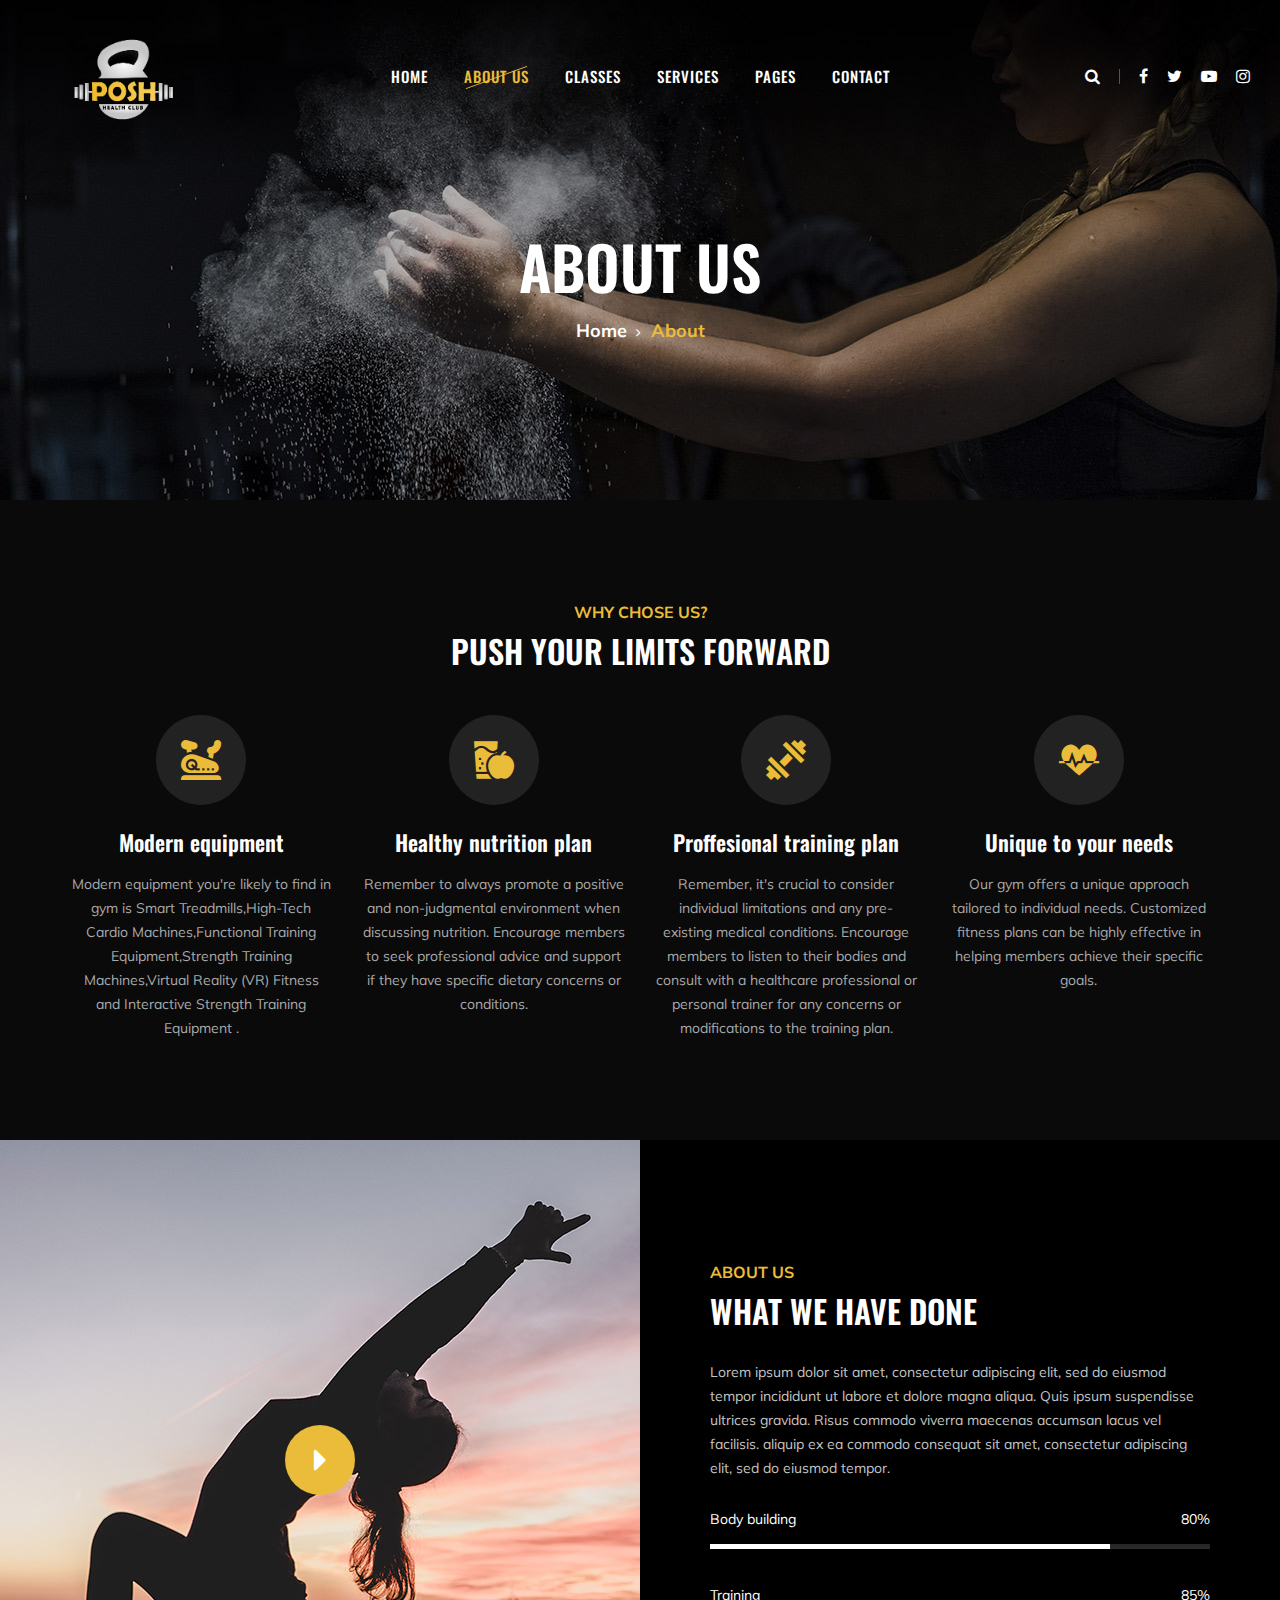
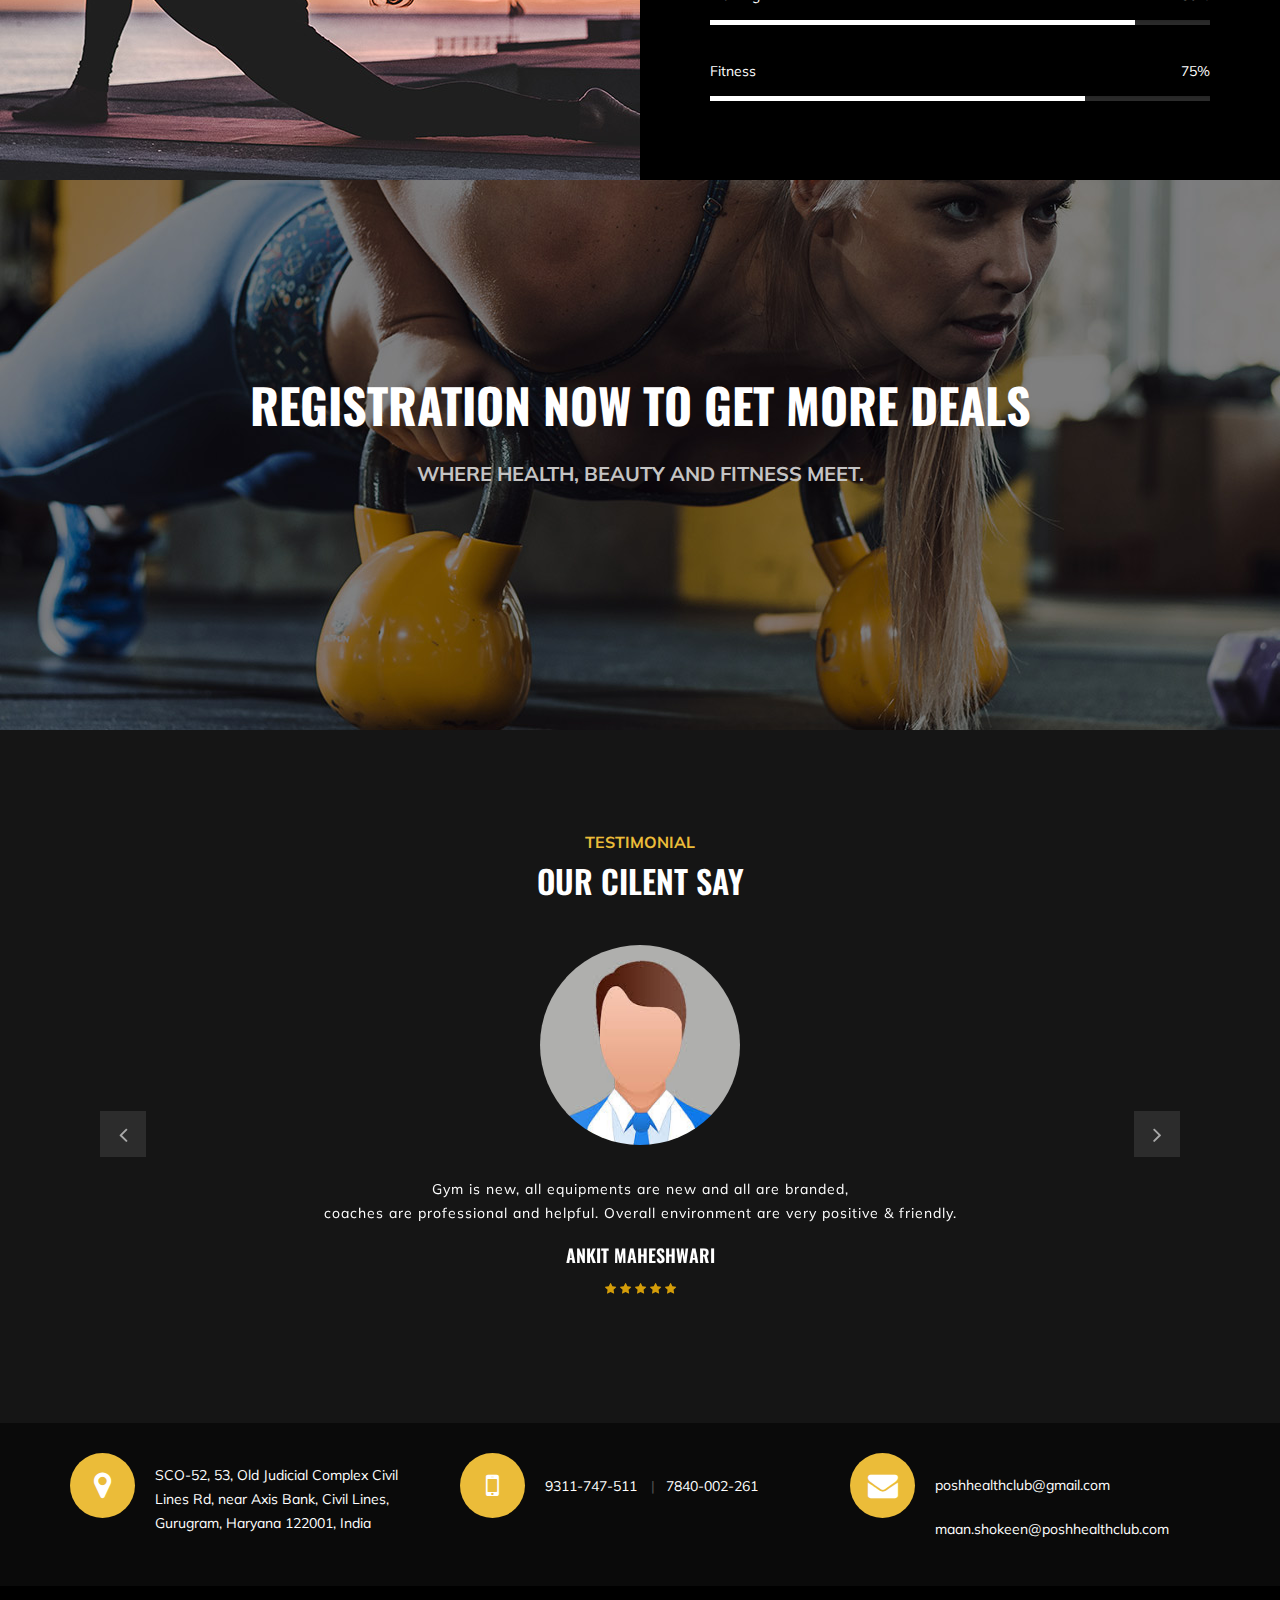
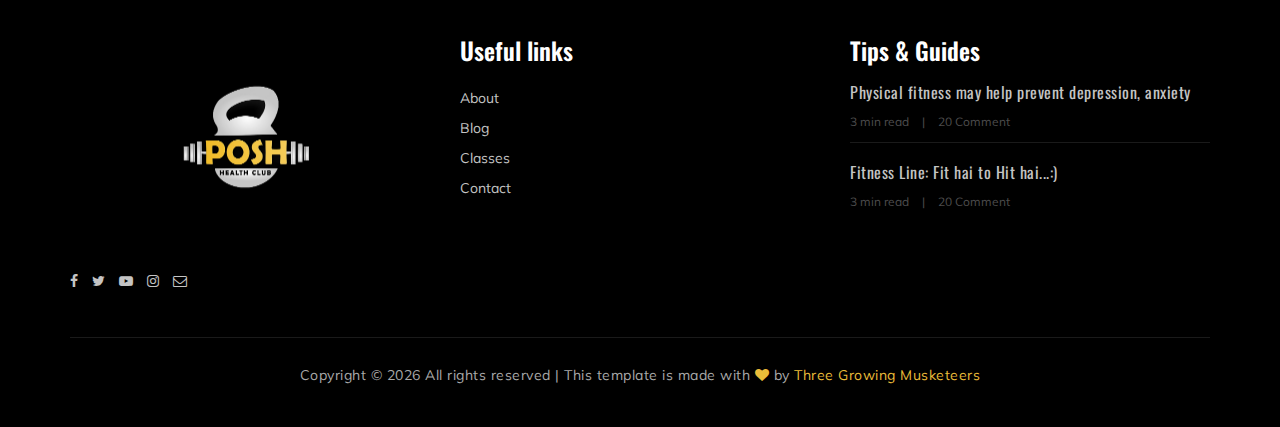
==== commit ae60f9b3: "done" ====
--- a/about-us.html
+++ b/about-us.html
@@ -7,7 +7,7 @@
     <meta name="keywords" content="Gym, unica, creative, html">
     <meta name="viewport" content="width=device-width, initial-scale=1.0">
     <meta http-equiv="X-UA-Compatible" content="ie=edge">
-    <title>Posh | Gym</title>
+    <title>Posh Health Club</title>
 
     <!-- Google Font -->
     <link href="https://fonts.googleapis.com/css?family=Muli:300,400,500,600,700,800,900&display=swap" rel="stylesheet">
@@ -43,18 +43,18 @@
             <ul>
                 <li><a href="./index.html">Home</a></li>
                 <li><a href="./about-us.html">About Us</a></li>
-                <li><a href="./classes.html">Classes</a></li>
+                <li><a href="./class-details.html">Classes</a></li>
                 <li><a href="./services.html">Services</a></li>
-                <li><a href="./team.html">Our Team</a></li>
+                <!-- <li><a href="./team.html">Our Team</a></li> -->
                 <li><a href="#">Pages</a>
                     <ul class="dropdown">
                         <li><a href="./about-us.html">About us</a></li>
                         <li><a href="./class-timetable.html">Classes timetable</a></li>
                         <li><a href="./bmi-calculator.html">Bmi calculate</a></li>
-                        <li><a href="./team.html">Our team</a></li>
+                        <!-- <li><a href="./team.html">Our Team</a></li> -->
                         <li><a href="./gallery.html">Gallery</a></li>
-                        <li><a href="./blog.html">Our blog</a></li>
-                        <li><a href="./404.html">404</a></li>
+                        <!-- <li><a href="./blog.html">Our blog</a></li> -->
+                        
                     </ul>
                 </li>
                 <li><a href="./contact.html">Contact</a></li>
@@ -77,7 +77,7 @@
                 <div class="col-lg-3">
                     <div class="logo">
                         <a href="./index.html">
-                            <img src="img/logo.png" alt="" style="margin-left: -45px; margin-top: -55px;">
+                            <img class="imageResponsive" src="img/logo.png" alt="">
                         </a>
                     </div>
                 </div>
@@ -88,16 +88,16 @@
                             <li class="active"><a href="./about-us.html">About Us</a></li>
                             <li><a href="./class-details.html">Classes</a></li>
                             <li><a href="./services.html">Services</a></li>
-                            <li><a href="./team.html">Our Team</a></li>
+                            <!-- <li><a href="./team.html">Our Team</a></li> -->
                             <li><a href="#">Pages</a>
                                 <ul class="dropdown">
                                     <li><a href="./about-us.html">About us</a></li>
                                     <li><a href="./class-timetable.html">Classes timetable</a></li>
                                     <li><a href="./bmi-calculator.html">Bmi calculate</a></li>
-                                    <li><a href="./team.html">Our team</a></li>
+                                    <!-- <li><a href="./team.html">Our Team</a></li> -->
                                     <li><a href="./gallery.html">Gallery</a></li>
-                                    <li><a href="./blog.html">Our blog</a></li>
-                                    <li><a href="./404.html">404</a></li>
+                                    <!-- <li><a href="./blog.html">Our blog</a></li> -->
+                                    
                                 </ul>
                             </li>
                             <li><a href="./contact.html">Contact</a></li>
@@ -159,32 +159,30 @@
                     <div class="cs-item">
                         <span class="flaticon-034-stationary-bike"></span>
                         <h4>Modern equipment</h4>
-                        <p>Lorem ipsum dolor sit amet, consectetur adipiscing elit, sed do eiusmod tempor incididunt ut
-                            dolore facilisis.</p>
+                        <p>Modern equipment you're likely to find in gym is Smart Treadmills,High-Tech Cardio Machines,Functional Training Equipment,Strength Training Machines,Virtual Reality (VR) Fitness and Interactive Strength Training Equipment .</p>
                     </div>
                 </div>
                 <div class="col-lg-3 col-sm-6">
                     <div class="cs-item">
                         <span class="flaticon-033-juice"></span>
                         <h4>Healthy nutrition plan</h4>
-                        <p>Quis ipsum suspendisse ultrices gravida. Risus commodo viverra maecenas accumsan lacus vel
-                            facilisis.</p>
+                        <p>Remember to always promote a positive and non-judgmental environment when discussing nutrition. Encourage members to seek professional advice and support if they have specific dietary concerns or conditions.
+                        </p>
                     </div>
                 </div>
                 <div class="col-lg-3 col-sm-6">
                     <div class="cs-item">
                         <span class="flaticon-002-dumbell"></span>
-                        <h4>Proffesponal training plan</h4>
-                        <p>Lorem ipsum dolor sit amet, consectetur adipiscing elit, sed do eiusmod tempor incididunt ut
-                            dolore facilisis.</p>
+                        <h4>Proffesional training plan</h4>
+                        <p>Remember, it's crucial to consider individual limitations and any pre-existing medical conditions. Encourage members to listen to their bodies and consult with a healthcare professional or personal trainer for any concerns or modifications to the training plan.</p>
                     </div>
                 </div>
                 <div class="col-lg-3 col-sm-6">
                     <div class="cs-item">
                         <span class="flaticon-014-heart-beat"></span>
                         <h4>Unique to your needs</h4>
-                        <p>Quis ipsum suspendisse ultrices gravida. Risus commodo viverra maecenas accumsan lacus vel
-                            facilisis.</p>
+                        <p>Our gym offers a unique approach tailored to individual needs. Customized fitness plans can be highly effective in helping members achieve their specific goals.
+                        </p>
                     </div>
                 </div>
             </div>
@@ -251,7 +249,7 @@
     <!-- About US Section End -->
 
     <!-- Team Section Begin -->
-    <section class="team-section spad">
+    <!-- <section class="team-section spad">
         <div class="container">
             <div class="row">
                 <div class="col-lg-12">
@@ -317,7 +315,7 @@
                 </div>
             </div>
         </div>
-    </section>
+    </section> -->
     <!-- Team Section End -->
 
     <!-- Banner Section Begin -->
@@ -328,7 +326,7 @@
                     <div class="bs-text">
                         <h2>registration now to get more deals</h2>
                         <div class="bt-tips">Where health, beauty and fitness meet.</div>
-                        <a href="#" class="primary-btn  btn-normal">Appointment</a>
+                        <!-- <a href="#" class="primary-btn  btn-normal">Appointment</a> -->
                     </div>
                 </div>
             </div>
@@ -352,13 +350,12 @@
                     <div class="row">
                         <div class="col-lg-12 text-center">
                             <div class="ti_pic">
-                                <img src="img/testimonial/testimonial-1.jpg" alt="">
+                                <img src="img/testimonial/images.jpg" alt="">
                             </div>
                             <div class="ti_text">
-                                <p>Lorem ipsum dolor sit amet, consectetur adipiscing elit, sed do eiusmod tempor
-                                    incididunt<br /> ut labore et dolore magna aliqua. Quis ipsum suspendisse ultrices
-                                    gravida. Risus commodo<br /> viverra maecenas accumsan lacus vel facilisis.</p>
-                                <h5>Marshmello Gomez</h5>
+                                <p>Gym is new, all equipments are new and all are branded,<br />
+                                    coaches are professional and helpful. Overall environment are very positive  & friendly. </p>
+                                <h5>Ankit Maheshwari</h5>
                                 <div class="tt-rating">
                                     <i class="fa fa-star"></i>
                                     <i class="fa fa-star"></i>
@@ -374,13 +371,13 @@
                     <div class="row">
                         <div class="col-lg-12 text-center">
                             <div class="ti_pic">
-                                <img src="img/testimonial/testimonial-2.jpg" alt="">
+                                <img src="img/testimonial/download.jpg" alt="">
                             </div>
                             <div class="ti_text">
-                                <p>Lorem ipsum dolor sit amet, consectetur adipiscing elit, sed do eiusmod tempor
-                                    incididunt<br /> ut labore et dolore magna aliqua. Quis ipsum suspendisse ultrices
-                                    gravida. Risus commodo<br /> viverra maecenas accumsan lacus vel facilisis.</p>
-                                <h5>Marshmello Gomez</h5>
+                                <p>The gym is very specious and all equipments are available.They have certified trainer and those are very supportive. 
+                                </br>I have been struggling in finding a good gym since 2-3 months and posh health club meets my all requirements related with location,
+                                    <br />Gym space,and good trainer. </p>
+                                <h5>Neelam Bharti</h5>
                                 <div class="tt-rating">
                                     <i class="fa fa-star"></i>
                                     <i class="fa fa-star"></i>
@@ -404,22 +401,23 @@
                 <div class="col-md-4">
                     <div class="gt-text">
                         <i class="fa fa-map-marker"></i>
-                        <p>333 Middle Winchendon Rd, Rindge,<br/> NH 03461</p>
+                        <p>SCO-52, 53, Old Judicial Complex Civil Lines Rd, near Axis Bank, Civil Lines, <br/> Gurugram, Haryana 122001, India</p>
                     </div>
                 </div>
                 <div class="col-md-4">
                     <div class="gt-text">
                         <i class="fa fa-mobile"></i>
                         <ul>
-                            <li>125-711-811</li>
-                            <li>125-668-886</li>
+                            <li>9311-747-511</li>
+                            <li>7840-002-261</li>
                         </ul>
                     </div>
                 </div>
                 <div class="col-md-4">
                     <div class="gt-text email">
                         <i class="fa fa-envelope"></i>
-                        <p>Support.gymcenter@gmail.com</p>
+                        <p>poshhealthclub@gmail.com</p>
+                        <p>maan.shokeen@poshhealthclub.com</p>
                     </div>
                 </div>
             </div>
@@ -434,10 +432,9 @@
                 <div class="col-lg-4">
                     <div class="fs-about">
                         <div class="fa-logo">
-                            <a href="#"><img src="img/logo.png" alt="" ></a>
-                        </div>
-                        <!-- <p>Lorem ipsum dolor sit amet, consectetur adipiscing elit, sed do eiusmod tempor incididunt ut
-                            labore dolore magna aliqua endisse ultrices gravida lorem.</p> -->
+                            <a href="#"><img src="./img/logo.png" alt=""></a>
+                        </div>
+                        <!-- <p>Lorem ipsum dolor sit amet, consectetur adipiscing elit, sed do eiusmod tempor incididunt ut labore dolore magna aliqua endisse ultrices gravida lorem.</p> -->
                         <div class="fa-social">
                             <a href="#"><i class="fa fa-facebook"></i></a>
                             <a href="#"><i class="fa fa-twitter"></i></a>
@@ -460,13 +457,13 @@
                 </div>
                 <div class="col-lg-2 col-md-3 col-sm-6">
                     <div class="fs-widget">
-                        <h4>Support</h4>
+                        <!-- <h4>Support</h4>
                         <ul>
                             <li><a href="#">Login</a></li>
                             <li><a href="#">My account</a></li>
                             <li><a href="#">Subscribe</a></li>
                             <li><a href="#">Contact</a></li>
-                        </ul>
+                        </ul> -->
                     </div>
                 </div>
                 <div class="col-lg-4 col-md-6">
@@ -480,7 +477,7 @@
                             </ul>
                         </div>
                         <div class="fw-recent">
-                            <h6><a href="#">Fitness: The best exercise to lose belly fat and tone up...</a></h6>
+                            <h6><a href="#">Fitness Line: Fit hai to Hit hai...:)</a></h6>
                             <ul>
                                 <li>3 min read</li>
                                 <li>20 Comment</li>
@@ -492,9 +489,14 @@
             <div class="row">
                 <div class="col-lg-12 text-center">
                     <div class="copyright-text">
-                        <p><!-- Link back to Colorlib can't be removed. Template is licensed under CC BY 3.0. -->
-  Copyright &copy;<script>document.write(new Date().getFullYear());</script> All rights reserved | This template is made with <i class="fa fa-heart" aria-hidden="true"></i> by <a href="https://colorlib.com" target="_blank">Three Growing Musketeers</a>
-  <!-- Link back to Colorlib can't be removed. Template is licensed under CC BY 3.0. --></p>
+                        <p>
+                            <!-- Link back to Colorlib can't be removed. Template is licensed under CC BY 3.0. -->
+                            Copyright &copy;
+                            <script>
+                                document.write(new Date().getFullYear());
+                            </script> All rights reserved | This template is made with <i class="fa fa-heart" aria-hidden="true"></i> by <a href="https://ajay-dhangar.github.io/Responsive-portfolio-website.github.io/" target="_blank">Three Growing Musketeers</a>
+                            <!-- Link back to Colorlib can't be removed. Template is licensed under CC BY 3.0. -->
+                        </p>
                     </div>
                 </div>
             </div>
--- a/css/style.css
+++ b/css/style.css
@@ -3260,4 +3260,18 @@
 	text-align: center;
 	color: white;
 	padding-top: 15px;
-}+}
+
+.imageResponsive{
+	margin-left: -45px;
+	 margin-top: -55px;
+}
+
+  @media only screen and (max-width: 600px) {
+	.imageResponsive{
+		margin-left: -50px;
+		margin-top: -30px;
+		width: 200px;
+		height: 100px;
+	}
+  }